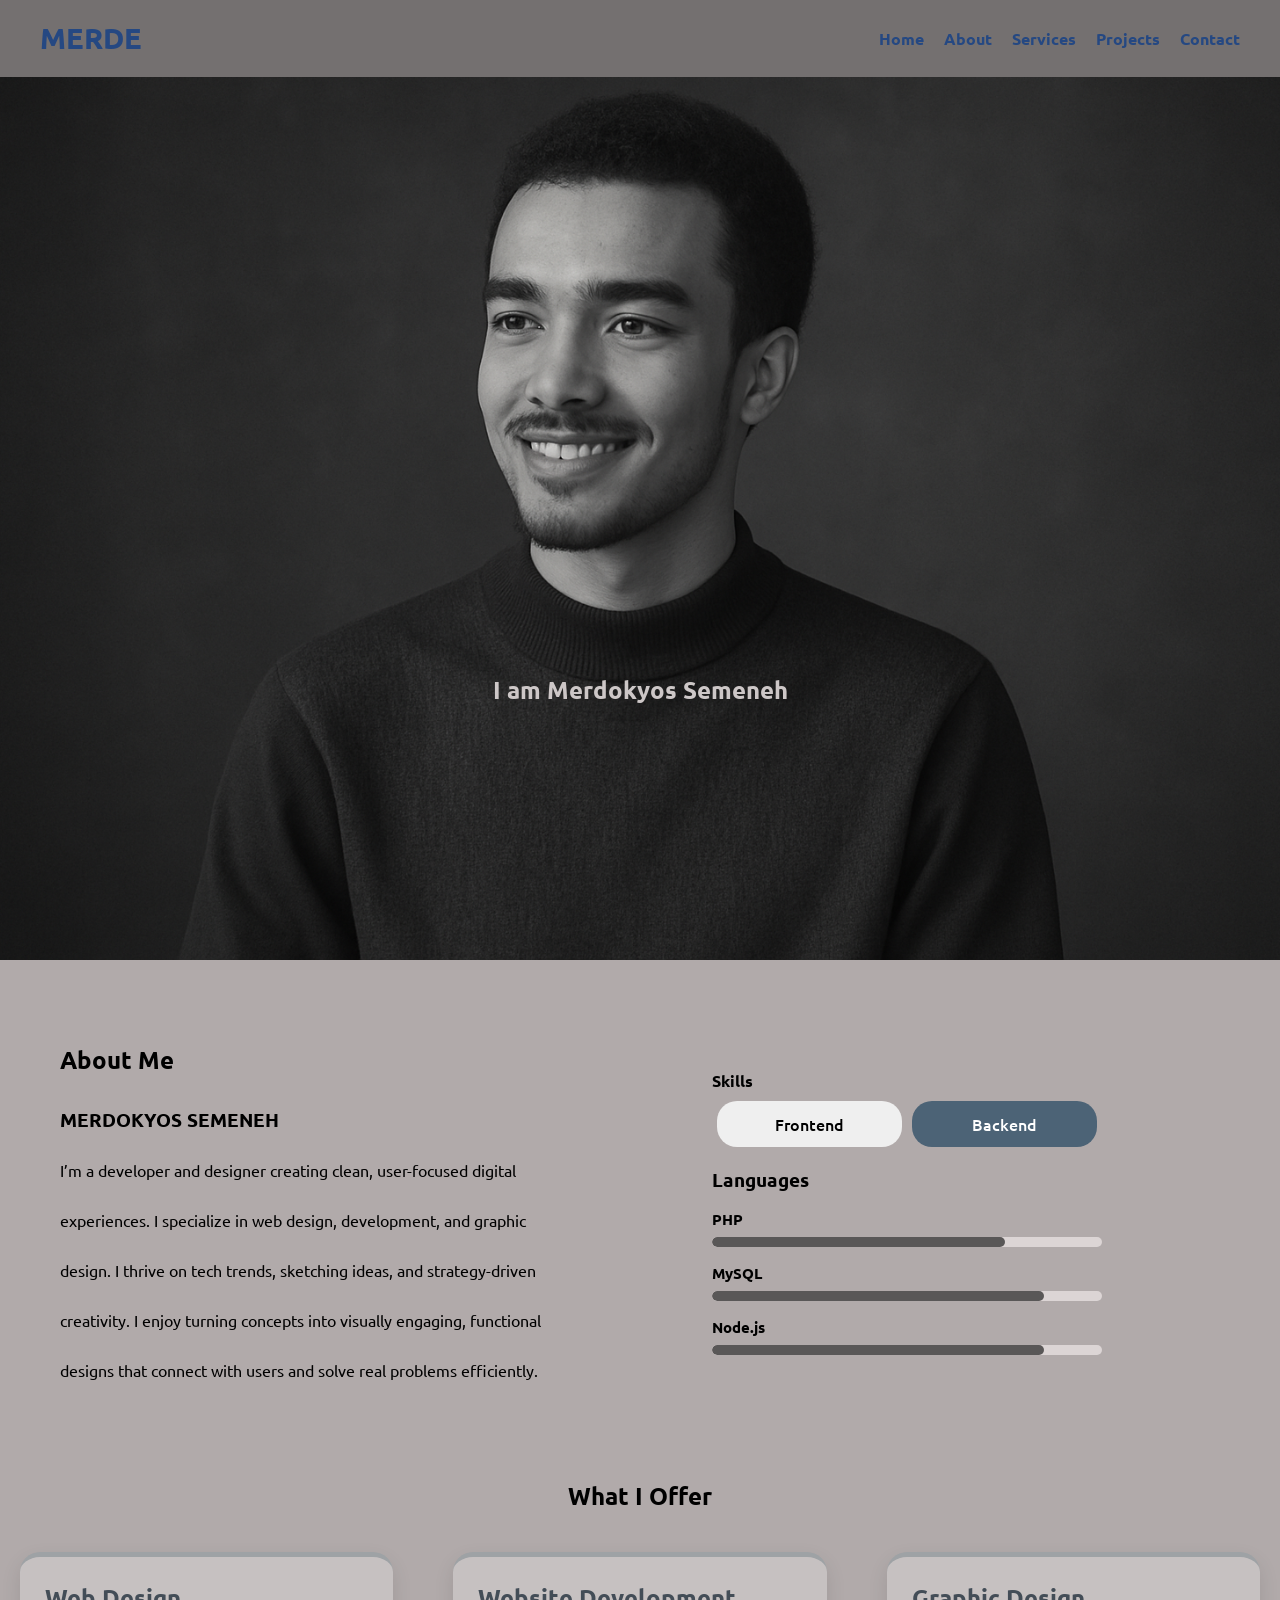
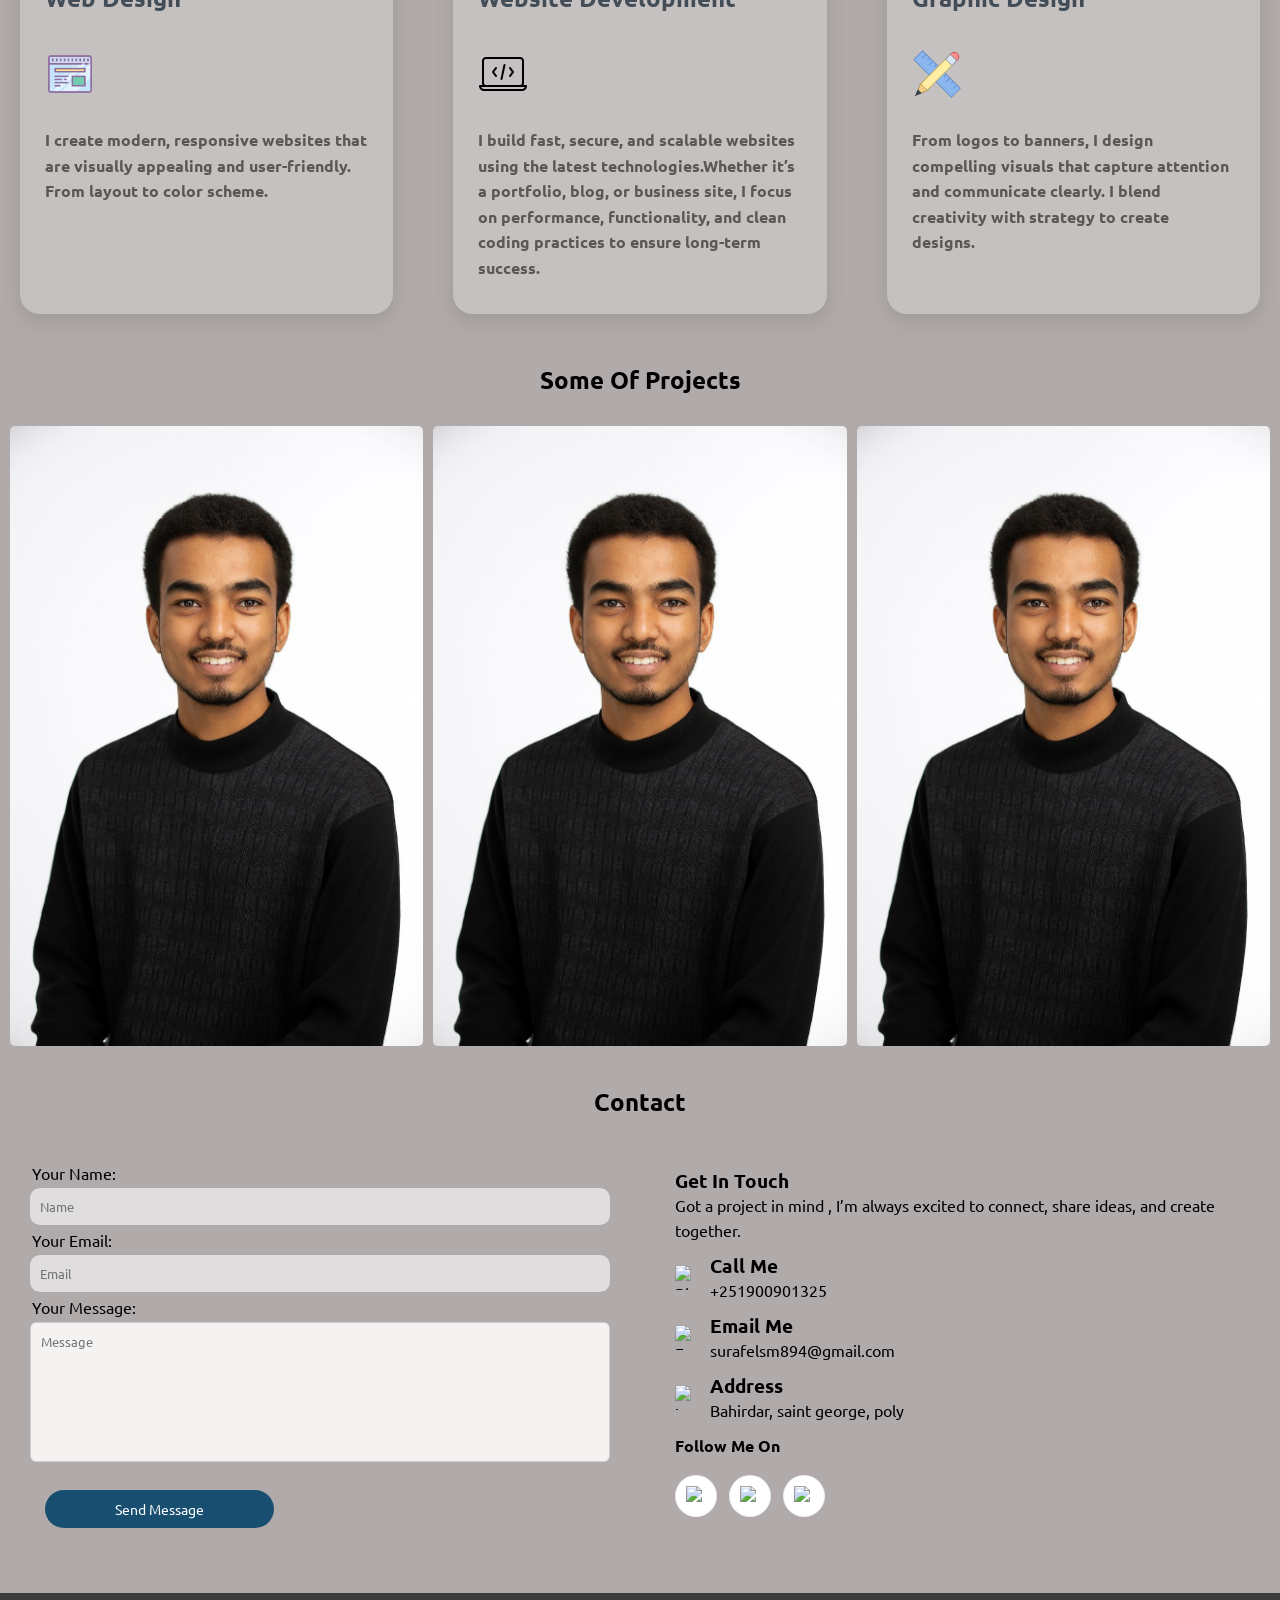
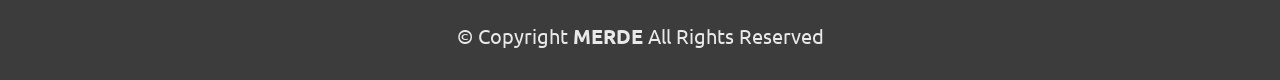
==== index.html @ 7fc60647 "Adding startup files" ====
<!DOCTYPE html>
<html lang="en">
  <head>
    <meta charset="UTF-8" />
    <meta content="width=device-width, initial-scale=1.0" name="viewport" />
    <title>Merde's Portfolio</title>
    <meta name="description" content="" />
    <meta name="keywords" content="" />

    <link rel="preconnect" href="https://fonts.googleapis.com" />
    <link rel="preconnect" href="https://fonts.gstatic.com" crossorigin />
    <link
      href="https://fonts.googleapis.com/css2?family=Ubuntu:ital,wght@0,300;0,400;0,500;0,700;1,300;1,400;1,500;1,700&display=swap"
      rel="stylesheet"
    />

    <link rel="icon" type="image/png" href="images\favicon.png" />
    <!-- Main CSS File -->
    <link href="css/style.css" rel="stylesheet" />
  </head>

  <body class="index-page">
    <header id="header" class="header">
      <div class="container">
        <a href="index.html" class="logo"><h1 class="sitename">MERDE</h1></a>
        <div class="hamburger" id="hamburger">
          <span></span>
          <span></span>
          <span></span>
        </div>
        <nav id="navMenu" class="navMenu">
          <ul>
            <li><a href="#hero" class="active">Home</a></li>
            <li><a href="#about">About</a></li>
            <li><a href="#services">Services</a></li>
            <li><a href="#project">Projects</a></li>
            <li><a href="#contact">Contact</a></li>
          </ul>
        </nav>
      </div>
    </header>

    <!-- Hero Section -->
    <section id="hero" class="hero">
      <img src="images\merde.png" class="hero-image" data-aos="fade-in" />
      <div class="overlay"></div>
      <div class="hero-text">
        <h2>I am Merdokyos Semeneh</h2>
        <p>
          <span class="typed" data-typed-items="Designer, Developer"></span>
        </p>
      </div>
    </section>
    <!-- /Hero Section -->

    <!-- About Section -->
    <section id="about">
      <div class="about-container">
        <div class="about-left">
          <h1>About Me</h1>
          <h3>MERDOKYOS SEMENEH</h3>
          <p>
            I’m a developer and designer creating clean, user-focused digital
            experiences. I specialize in web design, development, and graphic
            design. I thrive on tech trends, sketching ideas, and
            strategy-driven creativity. I enjoy turning concepts into visually
            engaging, functional designs that connect with users and solve real
            problems efficiently.
          </p>
        </div>
        <div class="about-right">
          <p><b> Skills</b></p>
          <div class="tab-con">
            <button onclick="clickTab(event,'front')" class="tabs front">
              Frontend
            </button>
            <button onclick="clickTab(event,'back')" class="tabs active back">
              Backend
            </button>
          </div>

          <div id="front" class="skill-con fade">
            <p>Languages</p>
            <div class="skill-item">
              <span>HTML/CSS</span>
              <div class="progress"><div style="width: 90%"></div></div>
            </div>
            <div class="skill-item">
              <span>JavaScript</span>
              <div class="progress"><div style="width: 80%"></div></div>
            </div>
            <div class="skill-item">
              <span>React</span>
              <div class="progress"><div style="width: 75%"></div></div>
            </div>
          </div>

          <div id="back" class="skill-con active fade">
            <h3>Languages</h3>
            <div class="skill-item">
              <span>PHP</span>
              <div class="progress"><div style="width: 75%"></div></div>
            </div>
            <div class="skill-item">
              <span>MySQL</span>
              <div class="progress"><div style="width: 85%"></div></div>
            </div>
            <div class="skill-item">
              <span>Node.js</span>
              <div class="progress"><div style="width: 85%"></div></div>
            </div>
          </div>
        </div>
      </div>
    </section>

    <section id="services" class="services">
      <div class="service-container">
        <h1 class="title">What I Offer</h1>
      </div>

      <!-- End Section Title -->
      <div class="service-box">
        <div class="service-item card">
          <h3>Web Design</h3>
          <img src="images\web design.png" alt="Web Design" />
          <p>
            I create modern, responsive websites that are visually appealing and
            user-friendly. From layout to color scheme.
          </p>
        </div>

        <!-- End Service Item -->

        <div class="service-item card">
          <h3>Website Development</h3>
          <img src="images\web dev.png" alt="Web Development" />
          <p>
            I build fast, secure, and scalable websites using the latest
            technologies.Whether it’s a portfolio, blog, or business site, I
            focus on performance, functionality, and clean coding practices to
            ensure long-term success.
          </p>
        </div>

        <!-- End Service Item -->

        <div class="service-item card">
          <h3>Graphic Design</h3>
          <img src="images\graphics design.png" alt="Graphics Design" />
          <p>
            From logos to banners, I design compelling visuals that capture
            attention and communicate clearly. I blend creativity with strategy
            to create designs.
          </p>
        </div>
      </div>
    </section>

    <!-- Project -->
    <section id="project">
      <h1 class="title">Some Of Projects</h1>
      <div class="pro-img-con">
        <img src="images\second-image.jpg" alt="" />
        <img src="images\second-image.jpg" alt="" />
        <img src="images\second-image.jpg" alt="" />
      </div>
    </section>

    <!-- Contact -->
    <section id="contact">
      <h1 class="title">Contact</h1>
      <div id="container">
        <div class="left">
          <form action="">
            <label for="name">Your Name:</label> <br />
            <input type="text" placeholder="Name" /><br />
            <label for="email">Your Email:</label><br />
            <input type="email" placeholder="Email" /><br />
            <label for="message">Your Message:</label><br />
            <textarea type="text" row="4" placeholder="Message"></textarea
            ><br />
            <button class="btn" type="submit">Send Message</button>
          </form>
        </div>
        <div class="right">
          <h3>Get In Touch</h3>
          <p>
            Got a project in mind , I’m always excited to connect, share ideas,
            and create together.
          </p>
          <div class="first">
            <div class="item">
              <div class="img-con">
                <img
                  width="25px"
                  height="25px"
                  src="https://img.icons8.com/ios-filled/50/000000/phone.png"
                  alt="Phone Icon"
                />
              </div>

              <div class="getin">
                <h3>Call Me</h3>
                <p>+251900901325</p>
              </div>
            </div>
            <div class="item">
              <div class="img-con">
                <img width=25px" height="25px"
                src="https://img.icons8.com/ios-filled/50/000000/new-post.png"
                alt="Email Icon" />
              </div>

              <div class="getin">
                <h3>Email Me</h3>
                <p>
                  <a
                    href="mailto:surafelsm894@gmail.com?subject=Hello%20Merde&body=I%20saw%20your%20portfolio"
                    >surafelsm894@gmail.com</a
                  >
                </p>
              </div>
            </div>
            <div class="item">
              <div class="img-con">
                <img
                  width="25px"
                  height="25px"
                  src="https://img.icons8.com/ios-filled/50/000000/marker.png"
                  alt="Location Icon"
                />
              </div>
              <div class="getin">
                <h3>Address</h3>
                <p>
                  <a
                    href="https://maps.app.goo.gl/urEMgnKLo8v9vDk76"
                    target="_blank"
                    >Bahirdar, saint george, poly</a
                  >
                </p>
              </div>
            </div>
          </div>
          <h4>Follow Me On</h4>
          <div class="social-icons">
            <!-- Telegram -->
            <a
              href="https://t.me/MERDOKYOS_S"
              target="_blank"
              rel="noopener noreferrer"
              aria-label="Telegram"
            >
              <img
                src="https://cdn.jsdelivr.net/npm/simple-icons@latest/icons/telegram.svg"
                alt="Telegram"
              />
            </a>
            <!-- GitHub -->
            <a
              href="https://github.com/MERDOKYOS/"
              target="_blank"
              rel="noopener noreferrer"
              aria-label="GitHub"
            >
              <img
                src="https://cdn.jsdelivr.net/npm/simple-icons@latest/icons/github.svg"
                alt="GitHub"
              />
            </a>

            <!-- LinkedIn -->
            <a
              href="https://www.linkedin.com/in/merdokyos-sm-b76a8a341/"
              target="_blank"
              rel="noopener noreferrer"
              aria-label="LinkedIn"
            >
              <img
                src="https://cdn.jsdelivr.net/npm/simple-icons@latest/icons/linkedin.svg"
                alt="LinkedIn"
              />
            </a>
          </div>
        </div>
      </div>
    </section>
    <footer>
      <div class="copyright">
        <p>
          © <span>Copyright</span>
          <strong class="sitename">MERDE</strong>
          <span>All Rights Reserved</span>
        </p>
      </div>
    </footer>
    <script src="script.js"></script>
  </body>
</html>
---- css/style.css ----
* {
  margin: 0;
  padding: 0;
  box-sizing: border-box;
  font-family: Ubuntu, sans-serif;
}

html {
  scroll-behavior: smooth;
}

body {
  background-color: #b1aaaa;
  overflow-x: hidden;
}
.container {
  display: flex;
  width: 100%;
  justify-content: space-between;
  padding: 20px 40px;
  align-items: center;
  background-color: #747070;
  position: fixed;
  top: 0;
  left: 0;
  z-index: 1000;
}

nav ul {
  list-style: none;
  display: flex;
  gap: 20px;
}

a {
  text-decoration: none;
}

.navMenu ul li a {
  color: #06388ab6;
  font-weight: bold;
}

.logo .sitename {
  font-size: 1.8rem;
  color: #06388ab6;
}

.hero {
  position: relative;
  width: 100%;
  height: 100vh;
  margin-top: 60px;
  overflow: hidden;
}

.hero-image {
  width: 100%;
  height: 100%;
  object-fit: cover;
  display: block;
}

.hero-text {
  position: absolute;
  top: 70%;
  left: 50%;
  transform: translate(-50%, -50%);
  color: rgb(205, 199, 199);
  z-index: 2;
  text-align: center;
  padding: 0 15px;
}

@media (max-width: 450px) {
  .container {
    padding: 15px 20px;
  }

  .hero-text h2 {
    font-size: 1.5rem;
  }
}
html,
body {
  width: 100%;
  max-width: 100%;
  overflow-x: hidden;
}

.hamburger {
  display: none;
  flex-direction: column;
  cursor: pointer;
  gap: 4px;
}

.hamburger span {
  height: 3px;
  width: 25px;
  background-color: #06388ab6;
  border-radius: 2px;
}

@media (max-width: 900px) {
  .hamburger {
    display: flex;
  }

  /* Hide nav menu by default on mobile */
  #navMenu {
    position: absolute;
    top: 60px;
    right: 0;
    width: 200px;
    background-color: #747070;
    max-height: 0;
    overflow: hidden;
    opacity: 0;
    transition: all 0.5s ease-in-out;
  }

  #navMenu.active {
    max-height: 500px;
    width: 200px;
    opacity: 1;
  }

  /* Stack menu items vertically */
  #navMenu ul {
    flex-direction: column;
    text-align: center;
    padding: 15px 0;
    gap: 15px;
  }

  #navMenu ul li a {
    display: block;
    padding: 10px 0;
    color: #06388ab6;
    font-weight: bold;
  }
}

/* hero ended */

/* about section */
.about-container {
  margin: 50px auto;
  display: flex;
}

.about-left {
  width: 40%;
  padding: 10px;
  margin: 15px 50px;
  line-height: 50px;
}

.about-left h1 {
  text-align: start;
  margin-bottom: 10px;
}

.about-right {
  width: 450px;
  margin: 30px 70px;
  padding: 30px;
  font-family: "Poppins", sans-serif;
}
.tab-con {
  display: flex;
  justify-content: space-around;
  margin-bottom: 20px;
}

.tabs {
  flex: 1;
  padding: 12px 0px;
  margin: 0px 5px;
  margin-top: 10px;
  border: none;
  border-radius: 20px;
  font-size: 16px;
  font-weight: 500;
  cursor: pointer;
  transition: 0.3s;
}

.tabs.active {
  background-color: #08335497;
  color: rgb(255, 255, 255);
}

.skill-con {
  display: none;
}

.skill-con.active {
  display: block;
}

.skill-item {
  margin: 15px 0px;
}

.fade {
  animation: fadeEffect 0.7s ease-in-out;
}

.skill-item > span,
.skill-item > p {
  font-size: 15px;
  font-weight: 600;
}

.progress {
  background-color: #dcd5d5;
  height: 10px;
  width: 100%;
  border-radius: 20px;
  margin-top: 8px;
  overflow: hidden;
}

.progress div {
  height: 100%;
  border-radius: 20px;
  background-color: #00000097;
  animation: fillBar 1.2s ease;
}

@keyframes fadeEffect {
  from {
    opacity: 0;
    transform: translateY(10px);
  }
  to {
    opacity: 1;
    transform: translateY(0);
  }
}

@keyframes fillBar {
  from {
    width: 0;
  }
}

.card {
  background: #c6c1c1;
  border-radius: 20px;
  padding: 25px;
  box-shadow: 0 8px 20px rgba(0, 0, 0, 0.1);
  border-top: 5px solid #9ea2a5;
  transition: transform 0.3s, box-shadow 0.3s;
  margin: 70px auto;
  gap: 20px;
  flex: 1 1 30%;
  min-height: 300px;
}

.service-box > .card:hover {
  transform: translateY(-8px);
  box-shadow: 0 12px 30px rgba(0, 0, 0, 0.2);
}

.capital {
  font-size: 16px;
  text-transform: uppercase;
}

.card h3 {
  margin-bottom: 15px;
  font-size: 1.5rem;
  color: #434d57;
}

.card p {
  margin: 8px 0;
  font-size: 1rem;
  color: #5c5656;
  line-height: 1.6;
}

.percent {
  float: right;
  font-weight: bold;
}

.service-box {
  display: flex;
  text-wrap: wrap;
  gap: 20px;
}

.service-container {
  text-align: center;
  margin-top: 50px;
}

section {
  scroll-margin-top: 85px;
}

.service-item {
  display: flex;
  flex-direction: column;
  margin: 20px;
}

.service-item img {
  width: 50px;
  height: 50px;
}

.service-item p {
  font-weight: 600;
}

/* for the project */

.pro-img-con {
  display: grid;
  grid-template-columns: repeat(auto-fit, minmax(150px, 1fr));
  gap: 10px; /* space between images */
  padding: 10px;
}

.pro-img-con img {
  width: 100%;
  height: auto;
  display: block;
  border-radius: 5px; /* optional rounded corners */
  object-fit: cover; /* crops images nicely inside grid */
}

.container img:hover {
  transform: scale(1.05);
  transition: transform 0.3s ease;
  cursor: pointer;
}

/* For contact section */
.title {
  margin-top: 30px;
  margin-bottom: 20px;
  text-align: center;
}
#container {
  /* width: 1000px; */
  flex: 1;
  margin: 10px 5px;
  display: flex;
  padding-top: 20px;
  justify-content: center;
  align-items: center;
  column-gap: 70px;
  margin: 7px auto;
  border-radius: 20px;
  padding: 25px;
  transition: transform 0.3s, box-shadow 0.3s;
  border: none;
  margin: 10px auto;
}

/* the right section */

.right {
  width: 50%;
  display: flex;
  flex-direction: column;
  align-self: stretch;
  padding-top: 5px;
  line-height: 25px;
  -ms-wrap-flow: wrap;
}

.item {
  display: flex;
  gap: 10px;
  margin: 10px 0px;
  cursor: pointer;
}

.img-con {
  display: flex;
  align-items: center;
  justify-content: center;
}

/* left section */
.left {
  width: 50%;
  display: flex;
  flex-direction: column;
  justify-content: center;
}

.btn {
  background-color: rgba(6, 67, 105, 0.889);
  color: white;
  align-items: center;
  margin: 20px;
  border: none;
  border-radius: 40px;
  padding: 10px 70px;
  font-size: 14px;
  cursor: pointer;
}

label {
  margin: 7px;
}

input {
  background-color: #dfdddd;
  width: 100%;
  margin: 5px;
  padding: 10px;
  border: none;
  border-radius: 10px;
}

.social-icons {
  display: flex;
  gap: 12px;
}

.social-icons a {
  display: inline-flex;
  align-items: center;
  justify-content: center;
  width: 42px;
  height: 42px;
  border-radius: 50%;
  background: white;
  border: 1px solid rgba(0, 0, 0, 0.06);
  text-decoration: none;
  transition: transform 150ms ease, box-shadow 150ms ease;
}

.social-icons a img {
  width: 20px;
  height: 20px;
  display: block;
}

.social-icons a:hover {
  transform: translateY(-3px);
  box-shadow: 0 8px 18px rgba(0, 0, 0, 0.12);
}

textarea {
  width: 100%;
  height: 140px;
  resize: none;
  overflow-y: auto;
  margin: 5px;
  padding: 10px;
  border-radius: 6px;
  background: #f5f2f2;
  border: 1px solid #ccc;
}

.getin {
  display: flex;
  flex-direction: column;
  gap: 0;
  margin: 0;
  padding: 0;
}

.getin a {
  color: black;
}

h4 {
  margin-bottom: 17px;
}

footer {
  display: flex;
  width: 100%;
  font-size: 20px;
  margin-top: 20px;
  justify-content: center;
  padding: 30px 50px;
  align-items: center;
  background-color: #3c3c3c;
  color: rgba(255, 255, 255, 0.889);
  z-index: 1000;
}

/* media query */

@media (max-width: 900px) {
  .about-container {
    flex-direction: column;
  }

  .about-right {
    width: 100%;
    background: #b1aaaa;
    box-shadow: none;
    margin: 0;
  }

  .service-item {
    width: 90%;
  }

  .about-left {
    width: 100%;
    padding: 30px;
    margin: 0;
  }

  .service-box {
    flex-direction: column;
  }

  .pro-img-con {
    flex-direction: column;
  }

  .pro-img-con img {
    width: 100%;
    height: fit-content;
  }

  #container {
    flex-direction: column;
  }

  .left {
    width: 100%;
    padding: 0;
    margin: 0;
  }

  .right {
    width: 100%;
  }
}
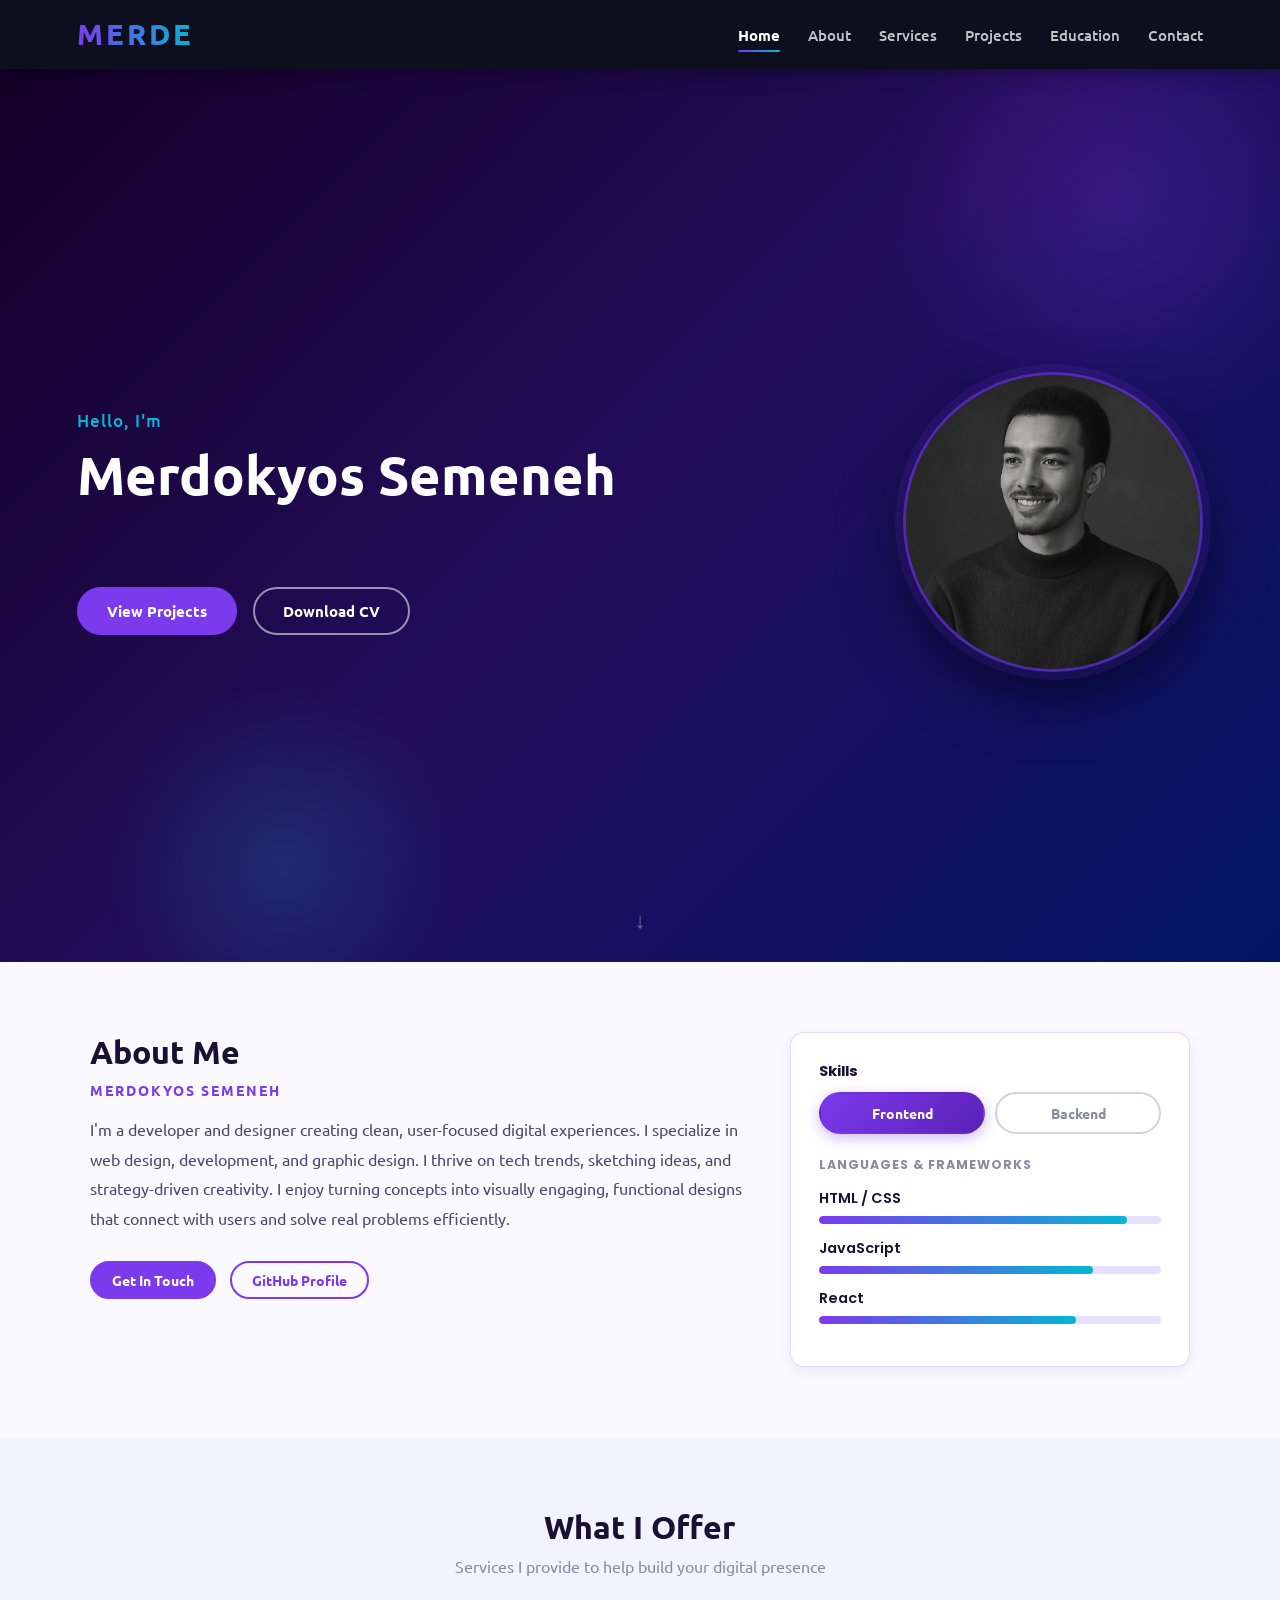
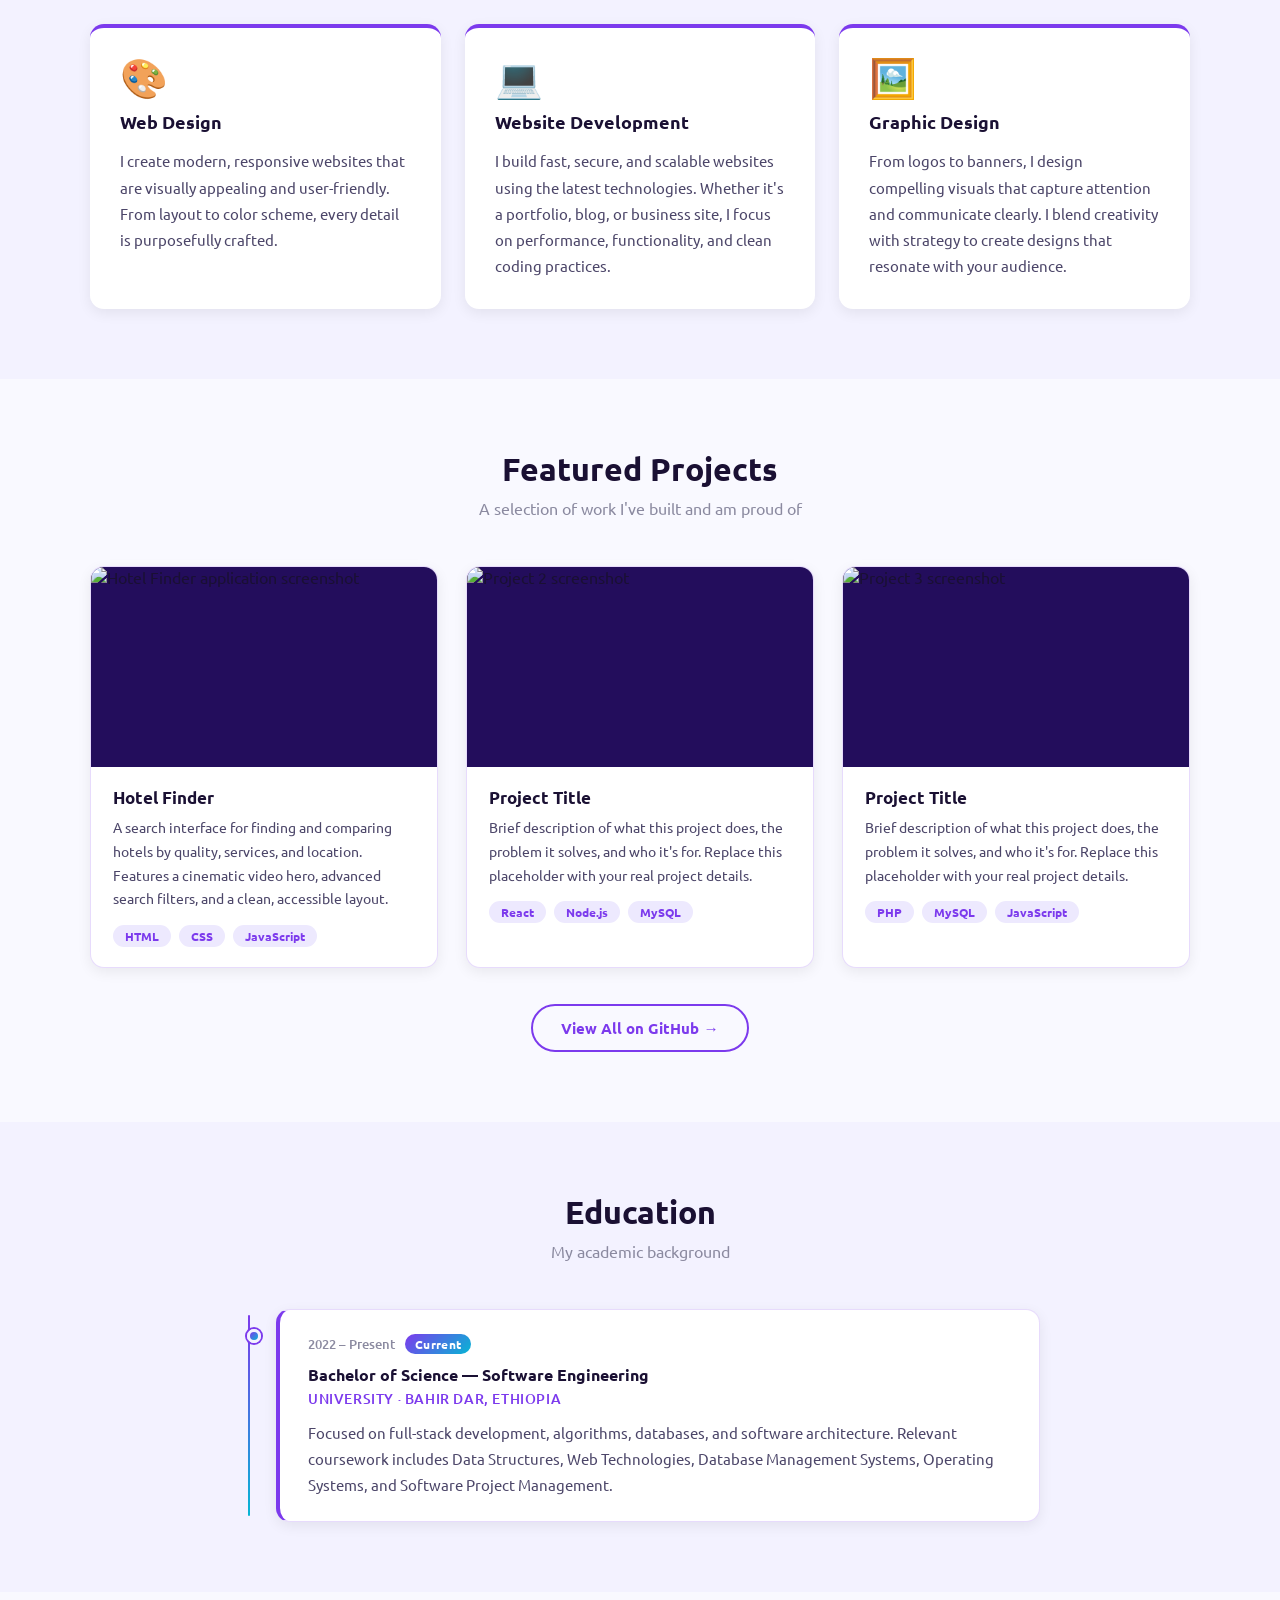
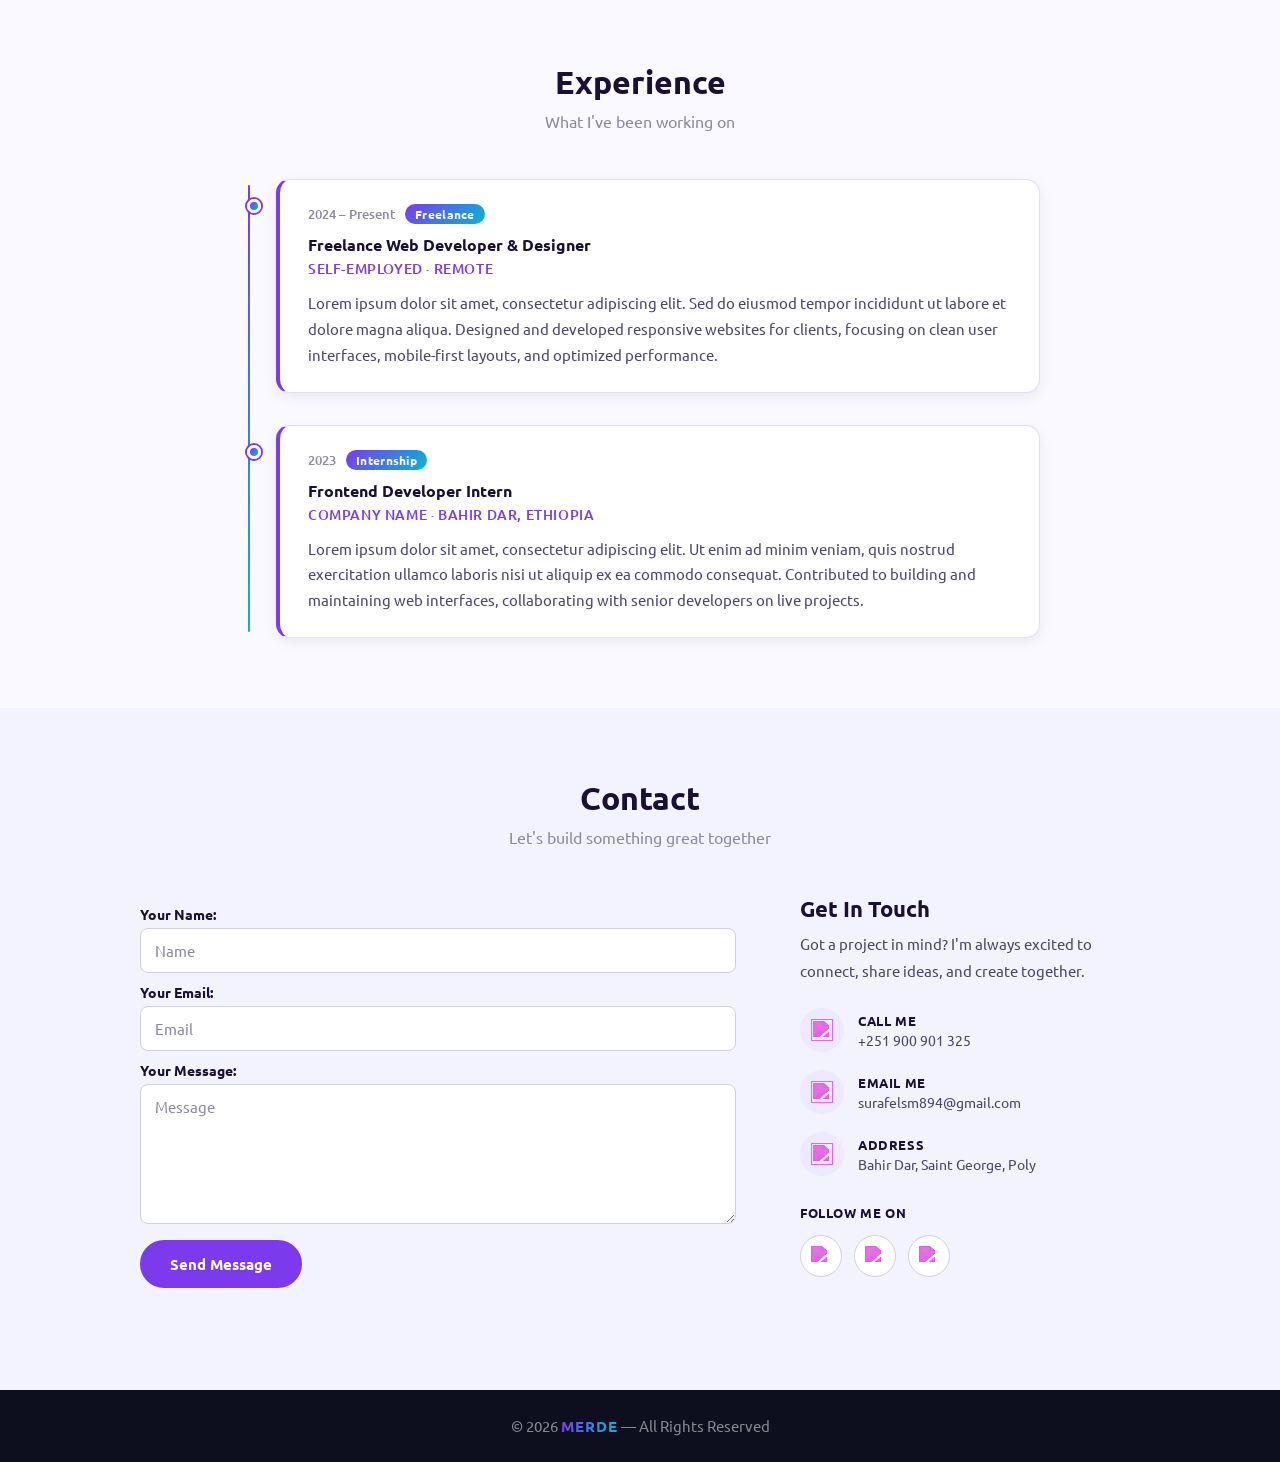
==== commit aebf4382: "adjustement of color combination and image placement" ====
--- a/index.html
+++ b/index.html
@@ -2,87 +2,149 @@
 <html lang="en">
   <head>
     <meta charset="UTF-8" />
-    <meta content="width=device-width, initial-scale=1.0" name="viewport" />
-    <title>Merde's Portfolio</title>
-    <meta name="description" content="" />
-    <meta name="keywords" content="" />
-
+    <meta name="viewport" content="width=device-width, initial-scale=1.0" />
+    <title>Merdokyos Semeneh — Full Stack Developer</title>
+    <meta
+      name="description"
+      content="Merdokyos Semeneh is a Full Stack Developer and Designer based in Bahir Dar, Ethiopia, specializing in web design, development, and graphic design."
+    />
+    <meta
+      name="keywords"
+      content="Full Stack Developer, Web Developer, Web Designer, React, JavaScript, PHP, Node.js, Bahir Dar, Ethiopia, portfolio"
+    />
+
+    <!-- Open Graph (social sharing preview) -->
+    <meta property="og:title" content="Merdokyos Semeneh — Full Stack Developer" />
+    <meta
+      property="og:description"
+      content="Portfolio of Merdokyos Semeneh — Full Stack Developer and Designer based in Bahir Dar, Ethiopia."
+    />
+    <meta property="og:type" content="website" />
+
+    <!-- Google Fonts: Ubuntu + Poppins -->
     <link rel="preconnect" href="https://fonts.googleapis.com" />
     <link rel="preconnect" href="https://fonts.gstatic.com" crossorigin />
     <link
-      href="https://fonts.googleapis.com/css2?family=Ubuntu:ital,wght@0,300;0,400;0,500;0,700;1,300;1,400;1,500;1,700&display=swap"
+      href="https://fonts.googleapis.com/css2?family=Ubuntu:ital,wght@0,300;0,400;0,500;0,700;1,300;1,400;1,500;1,700&family=Poppins:wght@300;400;500;600;700&display=swap"
       rel="stylesheet"
     />
 
-    <link rel="icon" type="image/png" href="images\favicon.png" />
-    <!-- Main CSS File -->
+    <!-- AOS (Animate On Scroll) CSS -->
+    <link rel="stylesheet" href="https://unpkg.com/aos@2.3.4/dist/aos.css" />
+
+    <!-- Favicon -->
+    <link rel="icon" type="image/png" href="images/favicon.png" />
+
+    <!-- Main CSS -->
     <link href="css/style.css" rel="stylesheet" />
   </head>
 
   <body class="index-page">
+    <!-- ===== HEADER / NAV ===== -->
     <header id="header" class="header">
       <div class="container">
-        <a href="index.html" class="logo"><h1 class="sitename">MERDE</h1></a>
-        <div class="hamburger" id="hamburger">
+        <a href="index.html" class="logo">
+          <h1 class="sitename">MERDE</h1>
+        </a>
+
+        <button
+          class="hamburger"
+          id="hamburger"
+          aria-label="Toggle navigation menu"
+          aria-expanded="false"
+          aria-controls="navMenu"
+        >
           <span></span>
           <span></span>
           <span></span>
-        </div>
-        <nav id="navMenu" class="navMenu">
+        </button>
+
+        <nav id="navMenu" class="navMenu" aria-label="Main navigation">
           <ul>
-            <li><a href="#hero" class="active">Home</a></li>
-            <li><a href="#about">About</a></li>
-            <li><a href="#services">Services</a></li>
-            <li><a href="#project">Projects</a></li>
-            <li><a href="#contact">Contact</a></li>
+            <li><a href="#hero"       class="nav-link active">Home</a></li>
+            <li><a href="#about"      class="nav-link">About</a></li>
+            <li><a href="#services"   class="nav-link">Services</a></li>
+            <li><a href="#project"    class="nav-link">Projects</a></li>
+            <li><a href="#education"  class="nav-link">Education</a></li>
+            <li><a href="#contact"    class="nav-link">Contact</a></li>
           </ul>
         </nav>
       </div>
     </header>
 
-    <!-- Hero Section -->
+    <!-- ===== HERO SECTION ===== -->
     <section id="hero" class="hero">
-      <img src="images\merde.png" class="hero-image" data-aos="fade-in" />
-      <div class="overlay"></div>
-      <div class="hero-text">
-        <h2>I am Merdokyos Semeneh</h2>
-        <p>
-          <span class="typed" data-typed-items="Designer, Developer"></span>
-        </p>
-      </div>
+      <div class="hero-content">
+        <div class="hero-text" data-aos="fade-right" data-aos-duration="800">
+          <p class="hero-greeting">Hello, I'm</p>
+          <h2>Merdokyos Semeneh</h2>
+          <p class="hero-typed">
+            <span
+              class="typed"
+              data-typed-items="Full Stack Developer,Web Designer,Graphic Designer"
+            ></span>
+          </p>
+          <p class="hero-description">
+            <!-- I create clean, user-focused digital experiences that solve real problems
+            and connect with people. -->
+          </p>
+          <div class="hero-cta">
+            <a href="#project" class="btn btn-primary">View Projects</a>
+            <a href="assets/resume.pdf" class="btn btn-outline-light" download>
+              Download CV
+            </a>
+          </div>
+        </div>
+
+        <div class="hero-photo" data-aos="fade-left" data-aos-duration="800" data-aos-delay="200">
+          <img
+            src="images/merde.png"
+            alt="Merdokyos Semeneh — Full Stack Developer"
+            onerror="this.onerror=null;this.src='https://via.placeholder.com/320x320/063d8a/ffffff?text=Your+Photo'"
+          />
+        </div>
+      </div>
+
+      <div class="hero-scroll-hint" aria-hidden="true">&#8595;</div>
     </section>
     <!-- /Hero Section -->
 
-    <!-- About Section -->
-    <section id="about">
+    <!-- ===== ABOUT SECTION ===== -->
+    <section id="about" data-aos="fade-up">
       <div class="about-container">
         <div class="about-left">
           <h1>About Me</h1>
           <h3>MERDOKYOS SEMENEH</h3>
           <p>
-            I’m a developer and designer creating clean, user-focused digital
+            I'm a developer and designer creating clean, user-focused digital
             experiences. I specialize in web design, development, and graphic
             design. I thrive on tech trends, sketching ideas, and
             strategy-driven creativity. I enjoy turning concepts into visually
             engaging, functional designs that connect with users and solve real
             problems efficiently.
           </p>
-        </div>
-        <div class="about-right">
-          <p><b> Skills</b></p>
+          <div class="about-links">
+            <a href="#contact" class="btn btn-primary btn-sm">Get In Touch</a>
+            <a
+              href="https://github.com/MERDOKYOS/"
+              target="_blank"
+              rel="noopener noreferrer"
+              class="btn btn-outline btn-sm"
+            >GitHub Profile</a>
+          </div>
+        </div>
+
+        <div class="about-right" data-aos="fade-left" data-aos-delay="150">
+          <p><b>Skills</b></p>
           <div class="tab-con">
-            <button onclick="clickTab(event,'front')" class="tabs front">
-              Frontend
-            </button>
-            <button onclick="clickTab(event,'back')" class="tabs active back">
-              Backend
-            </button>
-          </div>
-
-          <div id="front" class="skill-con fade">
-            <p>Languages</p>
+            <button onclick="clickTab(event,'front')" class="tabs active">Frontend</button>
+            <button onclick="clickTab(event,'back')"  class="tabs">Backend</button>
+          </div>
+
+          <div id="front" class="skill-con active fade">
+            <p>Languages &amp; Frameworks</p>
             <div class="skill-item">
-              <span>HTML/CSS</span>
+              <span>HTML / CSS</span>
               <div class="progress"><div style="width: 90%"></div></div>
             </div>
             <div class="skill-item">
@@ -95,8 +157,8 @@
             </div>
           </div>
 
-          <div id="back" class="skill-con active fade">
-            <h3>Languages</h3>
+          <div id="back" class="skill-con fade">
+            <p>Languages &amp; Tools</p>
             <div class="skill-item">
               <span>PHP</span>
               <div class="progress"><div style="width: 75%"></div></div>
@@ -113,122 +175,307 @@
         </div>
       </div>
     </section>
-
-    <section id="services" class="services">
-      <div class="service-container">
+    <!-- /About Section -->
+
+    <!-- ===== SERVICES SECTION ===== -->
+    <section id="services" class="services" data-aos="fade-up">
+      <div class="section-header">
         <h1 class="title">What I Offer</h1>
-      </div>
-
-      <!-- End Section Title -->
+        <p class="section-subtitle">Services I provide to help build your digital presence</p>
+      </div>
+
       <div class="service-box">
-        <div class="service-item card">
+        <div class="service-item card" data-aos="fade-up" data-aos-delay="100">
+          <div class="service-icon" aria-hidden="true">🎨</div>
           <h3>Web Design</h3>
-          <img src="images\web design.png" alt="Web Design" />
           <p>
             I create modern, responsive websites that are visually appealing and
-            user-friendly. From layout to color scheme.
-          </p>
-        </div>
-
-        <!-- End Service Item -->
-
-        <div class="service-item card">
+            user-friendly. From layout to color scheme, every detail is
+            purposefully crafted.
+          </p>
+        </div>
+
+        <div class="service-item card" data-aos="fade-up" data-aos-delay="200">
+          <div class="service-icon" aria-hidden="true">💻</div>
           <h3>Website Development</h3>
-          <img src="images\web dev.png" alt="Web Development" />
           <p>
             I build fast, secure, and scalable websites using the latest
-            technologies.Whether it’s a portfolio, blog, or business site, I
-            focus on performance, functionality, and clean coding practices to
-            ensure long-term success.
-          </p>
-        </div>
-
-        <!-- End Service Item -->
-
-        <div class="service-item card">
+            technologies. Whether it's a portfolio, blog, or business site, I
+            focus on performance, functionality, and clean coding practices.
+          </p>
+        </div>
+
+        <div class="service-item card" data-aos="fade-up" data-aos-delay="300">
+          <div class="service-icon" aria-hidden="true">🖼️</div>
           <h3>Graphic Design</h3>
-          <img src="images\graphics design.png" alt="Graphics Design" />
           <p>
             From logos to banners, I design compelling visuals that capture
             attention and communicate clearly. I blend creativity with strategy
-            to create designs.
-          </p>
-        </div>
-      </div>
-    </section>
-
-    <!-- Project -->
-    <section id="project">
-      <h1 class="title">Some Of Projects</h1>
-      <div class="pro-img-con">
-        <img src="images\second-image.jpg" alt="" />
-        <img src="images\second-image.jpg" alt="" />
-        <img src="images\second-image.jpg" alt="" />
-      </div>
-    </section>
-
-    <!-- Contact -->
-    <section id="contact">
-      <h1 class="title">Contact</h1>
-      <div id="container">
+            to create designs that resonate with your audience.
+          </p>
+        </div>
+      </div>
+    </section>
+    <!-- /Services Section -->
+
+    <!-- ===== PROJECTS SECTION ===== -->
+    <section id="project" data-aos="fade-up">
+      <div class="section-header">
+        <h1 class="title">Featured Projects</h1>
+        <p class="section-subtitle">A selection of work I've built and am proud of</p>
+      </div>
+
+      <div class="projects-grid">
+        <!-- Project 1: Hotel Finder (real project) -->
+        <div class="project-card" data-aos="fade-up" data-aos-delay="100">
+          <div class="project-img-wrap">
+            <img
+              src="images/project1.png"
+              alt="Hotel Finder application screenshot"
+              onerror="this.onerror=null;this.src='https://via.placeholder.com/600x360/1a2a4a/ffffff?text=Hotel+Finder'"
+            />
+            <div class="project-overlay">
+              <a href="css/ind.html" target="_blank" rel="noopener noreferrer" class="btn btn-sm btn-white">Live Demo</a>
+              <a href="https://github.com/MERDOKYOS/" target="_blank" rel="noopener noreferrer" class="btn btn-sm btn-outline-white">GitHub</a>
+            </div>
+          </div>
+          <div class="project-info">
+            <h3>Hotel Finder</h3>
+            <p>
+              A search interface for finding and comparing hotels by quality, services,
+              and location. Features a cinematic video hero, advanced search filters,
+              and a clean, accessible layout.
+            </p>
+            <div class="tech-tags">
+              <span>HTML</span>
+              <span>CSS</span>
+              <span>JavaScript</span>
+            </div>
+          </div>
+        </div>
+
+        <!-- Project 2: Placeholder -->
+        <div class="project-card" data-aos="fade-up" data-aos-delay="200">
+          <div class="project-img-wrap">
+            <img
+              src="images/project2.png"
+              alt="Project 2 screenshot"
+              onerror="this.onerror=null;this.src='https://via.placeholder.com/600x360/063d8a/ffffff?text=Your+Project'"
+            />
+            <div class="project-overlay">
+              <a href="#" class="btn btn-sm btn-white">Live Demo</a>
+              <a href="https://github.com/MERDOKYOS/" target="_blank" rel="noopener noreferrer" class="btn btn-sm btn-outline-white">GitHub</a>
+            </div>
+          </div>
+          <div class="project-info">
+            <h3>Project Title</h3>
+            <p>
+              Brief description of what this project does, the problem it solves,
+              and who it's for. Replace this placeholder with your real project details.
+            </p>
+            <div class="tech-tags">
+              <span>React</span>
+              <span>Node.js</span>
+              <span>MySQL</span>
+            </div>
+          </div>
+        </div>
+
+        <!-- Project 3: Placeholder -->
+        <div class="project-card" data-aos="fade-up" data-aos-delay="300">
+          <div class="project-img-wrap">
+            <img
+              src="images/project3.png"
+              alt="Project 3 screenshot"
+              onerror="this.onerror=null;this.src='https://via.placeholder.com/600x360/747070/ffffff?text=Your+Project'"
+            />
+            <div class="project-overlay">
+              <a href="#" class="btn btn-sm btn-white">Live Demo</a>
+              <a href="https://github.com/MERDOKYOS/" target="_blank" rel="noopener noreferrer" class="btn btn-sm btn-outline-white">GitHub</a>
+            </div>
+          </div>
+          <div class="project-info">
+            <h3>Project Title</h3>
+            <p>
+              Brief description of what this project does, the problem it solves,
+              and who it's for. Replace this placeholder with your real project details.
+            </p>
+            <div class="tech-tags">
+              <span>PHP</span>
+              <span>MySQL</span>
+              <span>JavaScript</span>
+            </div>
+          </div>
+        </div>
+      </div>
+
+      <div class="projects-more">
+        <a
+          href="https://github.com/MERDOKYOS/"
+          target="_blank"
+          rel="noopener noreferrer"
+          class="btn btn-outline"
+        >View All on GitHub &rarr;</a>
+      </div>
+    </section>
+    <!-- /Projects Section -->
+
+    <!-- ===== EDUCATION SECTION ===== -->
+    <section id="education" data-aos="fade-up">
+      <div class="section-header">
+        <h1 class="title">Education</h1>
+        <p class="section-subtitle">My academic background</p>
+      </div>
+
+      <div class="timeline">
+        <div class="timeline-item" data-aos="fade-right" data-aos-delay="100">
+          <div class="timeline-dot"></div>
+          <div class="timeline-card">
+            <div class="timeline-meta">
+              <span class="timeline-year">2022 &ndash; Present</span>
+              <span class="timeline-badge">Current</span>
+            </div>
+            <h3>Bachelor of Science &mdash; Software Engineering</h3>
+            <h4>University &middot; Bahir Dar, Ethiopia</h4>
+            <p>
+              Focused on full-stack development, algorithms, databases, and software
+              architecture. Relevant coursework includes Data Structures, Web
+              Technologies, Database Management Systems, Operating Systems, and
+              Software Project Management.
+            </p>
+          </div>
+        </div>
+      </div>
+    </section>
+    <!-- /Education Section -->
+
+    <!-- ===== EXPERIENCE SECTION ===== -->
+    <section id="experience" data-aos="fade-up">
+      <div class="section-header">
+        <h1 class="title">Experience</h1>
+        <p class="section-subtitle">What I've been working on</p>
+      </div>
+
+      <div class="timeline">
+        <div class="timeline-item" data-aos="fade-right" data-aos-delay="100">
+          <div class="timeline-dot"></div>
+          <div class="timeline-card">
+            <div class="timeline-meta">
+              <span class="timeline-year">2024 &ndash; Present</span>
+              <span class="timeline-badge">Freelance</span>
+            </div>
+            <h3>Freelance Web Developer &amp; Designer</h3>
+            <h4>Self-Employed &middot; Remote</h4>
+            <p>
+              Lorem ipsum dolor sit amet, consectetur adipiscing elit. Sed do eiusmod
+              tempor incididunt ut labore et dolore magna aliqua. Designed and developed
+              responsive websites for clients, focusing on clean user interfaces,
+              mobile-first layouts, and optimized performance.
+            </p>
+          </div>
+        </div>
+
+        <div class="timeline-item" data-aos="fade-right" data-aos-delay="200">
+          <div class="timeline-dot"></div>
+          <div class="timeline-card">
+            <div class="timeline-meta">
+              <span class="timeline-year">2023</span>
+              <span class="timeline-badge">Internship</span>
+            </div>
+            <h3>Frontend Developer Intern</h3>
+            <h4>Company Name &middot; Bahir Dar, Ethiopia</h4>
+            <p>
+              Lorem ipsum dolor sit amet, consectetur adipiscing elit. Ut enim ad minim
+              veniam, quis nostrud exercitation ullamco laboris nisi ut aliquip ex ea
+              commodo consequat. Contributed to building and maintaining web interfaces,
+              collaborating with senior developers on live projects.
+            </p>
+          </div>
+        </div>
+      </div>
+    </section>
+    <!-- /Experience Section -->
+
+    <!-- ===== CONTACT SECTION ===== -->
+    <section id="contact" data-aos="fade-up">
+      <div class="section-header">
+        <h1 class="title">Contact</h1>
+        <p class="section-subtitle">Let's build something great together</p>
+      </div>
+
+      <div id="contact-container">
         <div class="left">
-          <form action="">
-            <label for="name">Your Name:</label> <br />
-            <input type="text" placeholder="Name" /><br />
-            <label for="email">Your Email:</label><br />
-            <input type="email" placeholder="Email" /><br />
-            <label for="message">Your Message:</label><br />
-            <textarea type="text" row="4" placeholder="Message"></textarea
-            ><br />
-            <button class="btn" type="submit">Send Message</button>
+          <!--
+            HOW TO ACTIVATE THE CONTACT FORM:
+            1. Go to https://formspree.io and create a free account.
+            2. Create a new form and copy your form ID.
+            3. Replace YOUR_FORMSPREE_ID below with your real form ID.
+            Example: action="https://formspree.io/f/abcdefgh"
+          -->
+          <form action="https://formspree.io/f/YOUR_FORMSPREE_ID" method="POST" id="contactForm" novalidate>
+            <label for="name">Your Name:</label>
+            <input type="text" id="name" name="name" placeholder="Name" required />
+
+            <label for="email">Your Email:</label>
+            <input type="email" id="email" name="email" placeholder="Email" required />
+
+            <label for="message">Your Message:</label>
+            <textarea id="message" name="message" rows="4" placeholder="Message" required></textarea>
+
+            <button class="btn btn-primary" type="submit">Send Message</button>
+            <p class="form-status" id="formStatus" aria-live="polite"></p>
           </form>
         </div>
+
         <div class="right">
           <h3>Get In Touch</h3>
           <p>
-            Got a project in mind , I’m always excited to connect, share ideas,
+            Got a project in mind? I'm always excited to connect, share ideas,
             and create together.
           </p>
-          <div class="first">
+
+          <div class="contact-items">
             <div class="item">
-              <div class="img-con">
+              <div class="img-con" aria-hidden="true">
                 <img
-                  width="25px"
-                  height="25px"
+                  width="22"
+                  height="22"
                   src="https://img.icons8.com/ios-filled/50/000000/phone.png"
-                  alt="Phone Icon"
+                  alt=""
                 />
               </div>
-
               <div class="getin">
                 <h3>Call Me</h3>
-                <p>+251900901325</p>
+                <p><a href="tel:+251900901325">+251 900 901 325</a></p>
               </div>
             </div>
+
             <div class="item">
-              <div class="img-con">
-                <img width=25px" height="25px"
-                src="https://img.icons8.com/ios-filled/50/000000/new-post.png"
-                alt="Email Icon" />
+              <div class="img-con" aria-hidden="true">
+                <img
+                  width="22"
+                  height="22"
+                  src="https://img.icons8.com/ios-filled/50/000000/new-post.png"
+                  alt=""
+                />
               </div>
-
               <div class="getin">
                 <h3>Email Me</h3>
                 <p>
-                  <a
-                    href="mailto:surafelsm894@gmail.com?subject=Hello%20Merde&body=I%20saw%20your%20portfolio"
-                    >surafelsm894@gmail.com</a
-                  >
+                  <a href="mailto:surafelsm894@gmail.com?subject=Hello%20Merde&body=I%20saw%20your%20portfolio">
+                    surafelsm894@gmail.com
+                  </a>
                 </p>
               </div>
             </div>
+
             <div class="item">
-              <div class="img-con">
+              <div class="img-con" aria-hidden="true">
                 <img
-                  width="25px"
-                  height="25px"
+                  width="22"
+                  height="22"
                   src="https://img.icons8.com/ios-filled/50/000000/marker.png"
-                  alt="Location Icon"
+                  alt=""
                 />
               </div>
               <div class="getin">
@@ -237,15 +484,15 @@
                   <a
                     href="https://maps.app.goo.gl/urEMgnKLo8v9vDk76"
                     target="_blank"
-                    >Bahirdar, saint george, poly</a
-                  >
+                    rel="noopener noreferrer"
+                  >Bahir Dar, Saint George, Poly</a>
                 </p>
               </div>
             </div>
           </div>
+
           <h4>Follow Me On</h4>
           <div class="social-icons">
-            <!-- Telegram -->
             <a
               href="https://t.me/MERDOKYOS_S"
               target="_blank"
@@ -257,7 +504,6 @@
                 alt="Telegram"
               />
             </a>
-            <!-- GitHub -->
             <a
               href="https://github.com/MERDOKYOS/"
               target="_blank"
@@ -269,8 +515,6 @@
                 alt="GitHub"
               />
             </a>
-
-            <!-- LinkedIn -->
             <a
               href="https://www.linkedin.com/in/merdokyos-sm-b76a8a341/"
               target="_blank"
@@ -286,15 +530,24 @@
         </div>
       </div>
     </section>
+    <!-- /Contact Section -->
+
+    <!-- ===== FOOTER ===== -->
     <footer>
       <div class="copyright">
         <p>
-          © <span>Copyright</span>
+          &copy; <span id="footer-year"></span>
           <strong class="sitename">MERDE</strong>
-          <span>All Rights Reserved</span>
+          &mdash; All Rights Reserved
         </p>
       </div>
     </footer>
+
+    <!-- Typed.js -->
+    <script src="https://cdn.jsdelivr.net/npm/typed.js@2.1.0/dist/typed.umd.js"></script>
+    <!-- AOS (Animate On Scroll) -->
+    <script src="https://unpkg.com/aos@2.3.4/dist/aos.js"></script>
+    <!-- Main Script -->
     <script src="script.js"></script>
   </body>
 </html>
--- a/css/style.css
+++ b/css/style.css
@@ -1,427 +1,1047 @@
-* {
+/* =========================================
+   CSS CUSTOM PROPERTIES (Design Tokens)
+   Palette: "Deep Space" — Dark hero with
+   vibrant violet + cyan accents on a clean
+   light body. Professional, modern, memorable.
+========================================= */
+:root {
+  /* === Primary brand color (violet) === */
+  --primary:        #7c3aed;   /* vibrant violet */
+  --primary-deep:   #5b21b6;   /* hover / pressed */
+  --primary-light:  #ede9fe;   /* very light violet for tags / bg */
+
+  /* === Accent color (cyan) === */
+  --accent:         #06b6d4;   /* eye-catching cyan */
+  --accent-warm:    #f59e0b;   /* amber — badges, highlights */
+
+  /* === Backgrounds === */
+  --bg-body:        #f9f9ff;   /* near-white with a whisper of violet */
+  --bg-alt:         #f3f2ff;   /* slightly deeper violet tint — alternate sections */
+  --bg-nav:         #0d0f1e;   /* deep dark navy — navbar */
+  --bg-hero-start:  #130028;   /* rich dark purple — hero gradient start */
+  --bg-hero-mid:    #230d5c;   /* deep violet — hero gradient middle */
+  --bg-hero-end:    #001464;   /* dark electric blue — hero gradient end */
+  --bg-footer:      #0d0f1e;   /* matches navbar */
+
+  /* === Card / surface colors === */
+  --card-bg:        #ffffff;
+  --card-border:    rgba(124, 58, 237, 0.18);
+
+  /* === Text === */
+  --text-dark:      #1a1033;   /* deep violet-black — headings */
+  --text-mid:       #4c4669;   /* body text */
+  --text-light:     #8b8aa0;   /* muted labels */
+  --white:          #ffffff;
+
+  /* === UI === */
+  --radius:         14px;
+  --radius-sm:      8px;
+  --shadow:         0 10px 32px rgba(124, 58, 237, 0.14);
+  --shadow-sm:      0 4px 14px rgba(0,   0,   0,   0.07);
+  --transition:     0.3s ease;
+}
+
+/* =========================================
+   RESET & BASE
+========================================= */
+*,
+*::before,
+*::after {
   margin: 0;
   padding: 0;
   box-sizing: border-box;
-  font-family: Ubuntu, sans-serif;
 }
 
 html {
   scroll-behavior: smooth;
+  width: 100%;
+  overflow-x: hidden;
 }
 
 body {
-  background-color: #b1aaaa;
+  font-family: Ubuntu, sans-serif;
+  background-color: var(--bg-body);
+  color: var(--text-dark);
   overflow-x: hidden;
-}
+  width: 100%;
+  max-width: 100%;
+}
+
+/* Respect OS reduced-motion preference */
+@media (prefers-reduced-motion: reduce) {
+  html { scroll-behavior: auto; }
+  *,
+  *::before,
+  *::after {
+    animation-duration:        0.01ms !important;
+    animation-iteration-count: 1      !important;
+    transition-duration:       0.01ms !important;
+  }
+}
+
+a {
+  text-decoration: none;
+  color: inherit;
+}
+
+img {
+  max-width: 100%;
+  display: block;
+}
+
+section {
+  scroll-margin-top: 68px;
+  padding: 70px 6%;
+}
+
+/* =========================================
+   TYPOGRAPHY UTILITIES
+========================================= */
+.title {
+  font-size: 2rem;
+  font-weight: 700;
+  color: var(--text-dark);
+  margin-bottom: 8px;
+  text-align: center;
+}
+
+.section-subtitle {
+  text-align: center;
+  color: var(--text-light);
+  font-size: 1rem;
+  margin-bottom: 48px;
+}
+
+.section-header {
+  margin-bottom: 12px;
+}
+
+/* =========================================
+   BUTTONS
+========================================= */
+.btn {
+  display: inline-flex;
+  align-items: center;
+  justify-content: center;
+  padding: 12px 28px;
+  border-radius: 40px;
+  font-size: 0.95rem;
+  font-weight: 600;
+  cursor: pointer;
+  border: 2px solid transparent;
+  transition:
+    background      var(--transition),
+    color           var(--transition),
+    border-color    var(--transition),
+    transform       var(--transition),
+    box-shadow      var(--transition);
+  text-decoration: none;
+  font-family: Ubuntu, sans-serif;
+}
+
+.btn:focus-visible {
+  outline: 3px solid var(--primary);
+  outline-offset: 3px;
+}
+
+/* Solid violet */
+.btn-primary {
+  background-color: var(--primary);
+  color: var(--white);
+  border-color: var(--primary);
+}
+.btn-primary:hover {
+  background-color: var(--primary-deep);
+  border-color: var(--primary-deep);
+  transform: translateY(-2px);
+  box-shadow: 0 8px 20px rgba(124, 58, 237, 0.4);
+}
+
+/* Outline violet */
+.btn-outline {
+  background: transparent;
+  color: var(--primary);
+  border-color: var(--primary);
+}
+.btn-outline:hover {
+  background: var(--primary);
+  color: var(--white);
+  transform: translateY(-2px);
+  box-shadow: 0 6px 16px rgba(124, 58, 237, 0.3);
+}
+
+/* Outline white — used on dark (hero) backgrounds */
+.btn-outline-light {
+  background: transparent;
+  color: var(--white);
+  border-color: rgba(255, 255, 255, 0.55);
+}
+.btn-outline-light:hover {
+  background: rgba(255, 255, 255, 0.12);
+  border-color: var(--white);
+  color: var(--white);
+  transform: translateY(-2px);
+}
+
+/* Small variant */
+.btn-sm {
+  padding: 8px 20px;
+  font-size: 0.85rem;
+}
+
+/* White — project card overlays */
+.btn-white {
+  background: var(--white);
+  color: var(--primary);
+  border-color: var(--white);
+}
+.btn-white:hover {
+  background: transparent;
+  color: var(--white);
+}
+
+.btn-outline-white {
+  background: transparent;
+  color: var(--white);
+  border-color: rgba(255, 255, 255, 0.75);
+}
+.btn-outline-white:hover {
+  background: var(--white);
+  color: var(--primary);
+}
+
+/* =========================================
+   HEADER / NAVBAR
+   Dark background to match the hero.
+========================================= */
 .container {
   display: flex;
   width: 100%;
   justify-content: space-between;
-  padding: 20px 40px;
+  padding: 16px 6%;
   align-items: center;
-  background-color: #747070;
+  background-color: var(--bg-nav);
   position: fixed;
   top: 0;
   left: 0;
   z-index: 1000;
+  box-shadow: 0 2px 20px rgba(0, 0, 0, 0.35);
+}
+
+.logo .sitename {
+  font-size: 1.8rem;
+  font-weight: 700;
+  /* Gradient logo text */
+  background: linear-gradient(90deg, var(--primary) 0%, var(--accent) 100%);
+  -webkit-background-clip: text;
+  -webkit-text-fill-color: transparent;
+  background-clip: text;
+  letter-spacing: 3px;
 }
 
 nav ul {
   list-style: none;
   display: flex;
-  gap: 20px;
-}
-
-a {
-  text-decoration: none;
+  gap: 28px;
 }
 
 .navMenu ul li a {
-  color: #06388ab6;
-  font-weight: bold;
-}
-
-.logo .sitename {
-  font-size: 1.8rem;
-  color: #06388ab6;
-}
-
-.hero {
+  color: rgba(255, 255, 255, 0.75);
+  font-weight: 500;
+  font-size: 0.92rem;
+  padding: 4px 0;
   position: relative;
+  transition: color var(--transition);
+}
+
+.navMenu ul li a:hover {
+  color: var(--white);
+}
+
+/* Animated underline on nav links */
+.navMenu ul li a::after {
+  content: "";
+  position: absolute;
+  bottom: -3px;
+  left: 0;
+  width: 0;
+  height: 2px;
+  background: linear-gradient(90deg, var(--primary), var(--accent));
+  border-radius: 2px;
+  transition: width var(--transition);
+}
+
+.navMenu ul li a:hover::after,
+.navMenu ul li a.active::after {
   width: 100%;
-  height: 100vh;
-  margin-top: 60px;
-  overflow: hidden;
-}
-
-.hero-image {
-  width: 100%;
-  height: 100%;
-  object-fit: cover;
-  display: block;
-}
-
-.hero-text {
-  position: absolute;
-  top: 70%;
-  left: 50%;
-  transform: translate(-50%, -50%);
-  color: rgb(205, 199, 199);
-  z-index: 2;
-  text-align: center;
-  padding: 0 15px;
-}
-
-@media (max-width: 450px) {
-  .container {
-    padding: 15px 20px;
-  }
-
-  .hero-text h2 {
-    font-size: 1.5rem;
-  }
-}
-html,
-body {
-  width: 100%;
-  max-width: 100%;
-  overflow-x: hidden;
-}
-
+}
+
+.navMenu ul li a.active {
+  color: var(--white);
+  font-weight: 600;
+}
+
+/* =========================================
+   HAMBURGER MENU
+========================================= */
 .hamburger {
   display: none;
   flex-direction: column;
   cursor: pointer;
-  gap: 4px;
+  gap: 5px;
+  padding: 4px;
+  background: none;
+  border: none;
 }
 
 .hamburger span {
   height: 3px;
-  width: 25px;
-  background-color: #06388ab6;
+  width: 26px;
+  background: linear-gradient(90deg, var(--primary), var(--accent));
   border-radius: 2px;
-}
-
-@media (max-width: 900px) {
-  .hamburger {
-    display: flex;
-  }
-
-  /* Hide nav menu by default on mobile */
-  #navMenu {
-    position: absolute;
-    top: 60px;
-    right: 0;
-    width: 200px;
-    background-color: #747070;
-    max-height: 0;
-    overflow: hidden;
-    opacity: 0;
-    transition: all 0.5s ease-in-out;
-  }
-
-  #navMenu.active {
-    max-height: 500px;
-    width: 200px;
-    opacity: 1;
-  }
-
-  /* Stack menu items vertically */
-  #navMenu ul {
-    flex-direction: column;
-    text-align: center;
-    padding: 15px 0;
-    gap: 15px;
-  }
-
-  #navMenu ul li a {
-    display: block;
-    padding: 10px 0;
-    color: #06388ab6;
-    font-weight: bold;
-  }
-}
-
-/* hero ended */
-
-/* about section */
+  display: block;
+  transition: transform var(--transition), opacity var(--transition);
+}
+
+.hamburger:focus-visible {
+  outline: 3px solid var(--primary);
+  outline-offset: 3px;
+  border-radius: 4px;
+}
+
+/* =========================================
+   HERO SECTION
+   Deep purple → violet → electric blue
+========================================= */
+.hero {
+  position: relative;
+  width: 100%;
+  min-height: 100vh;
+  margin-top: 62px;
+  background: linear-gradient(
+    135deg,
+    var(--bg-hero-start)  0%,
+    var(--bg-hero-mid)   50%,
+    var(--bg-hero-end)  100%
+  );
+  display: flex;
+  align-items: center;
+  overflow: hidden;
+  padding: 80px 6% 60px;
+}
+
+/* Glowing orb decorations */
+.hero::before {
+  content: "";
+  position: absolute;
+  width: 480px;
+  height: 480px;
+  border-radius: 50%;
+  background: radial-gradient(circle, rgba(124, 58, 237, 0.25) 0%, transparent 70%);
+  top: -100px;
+  right: -80px;
+  pointer-events: none;
+}
+.hero::after {
+  content: "";
+  position: absolute;
+  width: 360px;
+  height: 360px;
+  border-radius: 50%;
+  background: radial-gradient(circle, rgba(6, 182, 212, 0.18) 0%, transparent 70%);
+  bottom: -80px;
+  left: 8%;
+  pointer-events: none;
+}
+
+.hero-content {
+  display: flex;
+  align-items: center;
+  justify-content: space-between;
+  width: 100%;
+  gap: 48px;
+  position: relative;
+  z-index: 2;
+}
+
+.hero-text {
+  flex: 1;
+  color: var(--white);
+  max-width: 580px;
+}
+
+.hero-greeting {
+  font-size: 1.05rem;
+  color: var(--accent);
+  margin-bottom: 12px;
+  letter-spacing: 1px;
+  font-weight: 500;
+}
+
+.hero-text h2 {
+  font-size: clamp(2rem, 5vw, 3.4rem);
+  font-weight: 700;
+  line-height: 1.15;
+  margin-bottom: 14px;
+  color: var(--white);
+}
+
+.hero-typed {
+  font-size: clamp(1.05rem, 2.5vw, 1.4rem);
+  color: rgba(255, 255, 255, 0.82);
+  margin-bottom: 20px;
+  min-height: 2rem;
+  font-weight: 400;
+}
+
+.typed-cursor {
+  color: var(--accent);
+}
+
+.hero-description {
+  font-size: 1rem;
+  color: rgba(255, 255, 255, 0.58);
+  line-height: 1.8;
+  margin-bottom: 34px;
+  max-width: 460px;
+}
+
+.hero-cta {
+  display: flex;
+  gap: 16px;
+  flex-wrap: wrap;
+}
+
+/* Hero portrait — glowing ring */
+.hero-photo {
+  flex-shrink: 0;
+  width: 300px;
+  height: 300px;
+  border-radius: 50%;
+  overflow: hidden;
+  border: 3px solid rgba(124, 58, 237, 0.5);
+  box-shadow:
+    0 0 0 8px rgba(124, 58, 237, 0.12),
+    0 24px 60px rgba(0, 0, 0, 0.5);
+  background: rgba(255, 255, 255, 0.05);
+}
+
+.hero-photo img {
+  width: 100%;
+  height: 100%;
+  object-fit: cover;
+  object-position: top center;
+}
+
+/* Scroll hint */
+.hero-scroll-hint {
+  position: absolute;
+  bottom: 28px;
+  left: 50%;
+  transform: translateX(-50%);
+  color: rgba(255, 255, 255, 0.38);
+  font-size: 1.4rem;
+  animation: bounce 2.2s ease-in-out infinite;
+  z-index: 2;
+  user-select: none;
+}
+
+@keyframes bounce {
+  0%, 100% { transform: translateX(-50%) translateY(0); }
+  50%       { transform: translateX(-50%) translateY(9px); }
+}
+
+/* =========================================
+   ABOUT SECTION
+========================================= */
+#about {
+  background: var(--bg-body);
+}
+
 .about-container {
-  margin: 50px auto;
-  display: flex;
+  max-width: 1100px;
+  margin: 0 auto;
+  display: flex;
+  gap: 48px;
+  align-items: flex-start;
 }
 
 .about-left {
-  width: 40%;
-  padding: 10px;
-  margin: 15px 50px;
-  line-height: 50px;
+  flex: 1;
+  min-width: 0;
 }
 
 .about-left h1 {
-  text-align: start;
-  margin-bottom: 10px;
+  font-size: 2rem;
+  font-weight: 700;
+  margin-bottom: 8px;
+  color: var(--text-dark);
+}
+
+.about-left h3 {
+  font-size: 0.85rem;
+  color: var(--primary);
+  font-weight: 700;
+  letter-spacing: 2px;
+  text-transform: uppercase;
+  margin-bottom: 16px;
+}
+
+.about-left p {
+  font-size: 1rem;
+  color: var(--text-mid);
+  line-height: 1.85;
+  margin-bottom: 28px;
+}
+
+.about-links {
+  display: flex;
+  gap: 14px;
+  flex-wrap: wrap;
 }
 
 .about-right {
-  width: 450px;
-  margin: 30px 70px;
-  padding: 30px;
-  font-family: "Poppins", sans-serif;
-}
+  width: 400px;
+  flex-shrink: 0;
+  background: var(--card-bg);
+  border-radius: var(--radius);
+  padding: 28px;
+  box-shadow: var(--shadow-sm);
+  border: 1px solid var(--card-border);
+  font-family: "Poppins", Ubuntu, sans-serif;
+}
+
+.about-right > p {
+  font-weight: 700;
+  font-size: 0.92rem;
+  color: var(--text-dark);
+  margin-bottom: 4px;
+}
+
+/* =========================================
+   SKILL TABS
+========================================= */
 .tab-con {
   display: flex;
-  justify-content: space-around;
-  margin-bottom: 20px;
+  gap: 10px;
+  margin: 10px 0 22px;
 }
 
 .tabs {
   flex: 1;
-  padding: 12px 0px;
-  margin: 0px 5px;
-  margin-top: 10px;
-  border: none;
-  border-radius: 20px;
-  font-size: 16px;
-  font-weight: 500;
+  padding: 10px 0;
+  border: 2px solid #d1d0e0;
+  background: transparent;
+  border-radius: 40px;
+  font-size: 0.9rem;
+  font-weight: 600;
   cursor: pointer;
-  transition: 0.3s;
+  transition: background var(--transition), border-color var(--transition), color var(--transition);
+  color: var(--text-light);
+  font-family: Ubuntu, sans-serif;
 }
 
 .tabs.active {
-  background-color: #08335497;
-  color: rgb(255, 255, 255);
-}
-
-.skill-con {
-  display: none;
-}
-
-.skill-con.active {
+  background: linear-gradient(135deg, var(--primary), var(--primary-deep));
+  border-color: transparent;
+  color: var(--white);
+  box-shadow: 0 4px 14px rgba(124, 58, 237, 0.35);
+}
+
+.tabs:focus-visible {
+  outline: 3px solid var(--primary);
+  outline-offset: 3px;
+}
+
+.skill-con { display: none; }
+.skill-con.active { display: block; }
+
+.skill-con > p {
+  font-size: 0.78rem;
+  font-weight: 700;
+  color: var(--text-light);
+  text-transform: uppercase;
+  letter-spacing: 1px;
+  margin-bottom: 14px;
+}
+
+.skill-item {
+  margin: 14px 0;
+}
+
+.skill-item > span {
+  font-size: 0.9rem;
+  font-weight: 600;
+  color: var(--text-dark);
   display: block;
-}
-
-.skill-item {
-  margin: 15px 0px;
-}
-
-.fade {
-  animation: fadeEffect 0.7s ease-in-out;
-}
-
-.skill-item > span,
-.skill-item > p {
-  font-size: 15px;
-  font-weight: 600;
+  margin-bottom: 7px;
 }
 
 .progress {
-  background-color: #dcd5d5;
-  height: 10px;
+  background-color: #e5e1ff;
+  height: 8px;
   width: 100%;
   border-radius: 20px;
-  margin-top: 8px;
   overflow: hidden;
 }
 
 .progress div {
   height: 100%;
   border-radius: 20px;
-  background-color: #00000097;
-  animation: fillBar 1.2s ease;
+  background: linear-gradient(90deg, var(--primary), var(--accent));
+  animation: fillBar 1.2s ease forwards;
+}
+
+/* =========================================
+   ANIMATIONS
+========================================= */
+.fade {
+  animation: fadeEffect 0.6s ease-in-out;
 }
 
 @keyframes fadeEffect {
-  from {
-    opacity: 0;
-    transform: translateY(10px);
-  }
-  to {
-    opacity: 1;
-    transform: translateY(0);
-  }
+  from { opacity: 0; transform: translateY(8px); }
+  to   { opacity: 1; transform: translateY(0); }
 }
 
 @keyframes fillBar {
-  from {
-    width: 0;
-  }
-}
-
-.card {
-  background: #c6c1c1;
-  border-radius: 20px;
-  padding: 25px;
-  box-shadow: 0 8px 20px rgba(0, 0, 0, 0.1);
-  border-top: 5px solid #9ea2a5;
-  transition: transform 0.3s, box-shadow 0.3s;
-  margin: 70px auto;
-  gap: 20px;
-  flex: 1 1 30%;
-  min-height: 300px;
-}
-
-.service-box > .card:hover {
-  transform: translateY(-8px);
-  box-shadow: 0 12px 30px rgba(0, 0, 0, 0.2);
-}
-
-.capital {
-  font-size: 16px;
-  text-transform: uppercase;
-}
-
-.card h3 {
-  margin-bottom: 15px;
-  font-size: 1.5rem;
-  color: #434d57;
-}
-
-.card p {
-  margin: 8px 0;
-  font-size: 1rem;
-  color: #5c5656;
-  line-height: 1.6;
-}
-
-.percent {
-  float: right;
-  font-weight: bold;
+  from { width: 0; }
+}
+
+/* =========================================
+   SERVICES SECTION
+========================================= */
+.services {
+  background: var(--bg-alt);
 }
 
 .service-box {
   display: flex;
-  text-wrap: wrap;
-  gap: 20px;
-}
-
-.service-container {
-  text-align: center;
-  margin-top: 50px;
-}
-
-section {
-  scroll-margin-top: 85px;
-}
-
-.service-item {
+  gap: 24px;
+  flex-wrap: wrap;
+  max-width: 1100px;
+  margin: 0 auto;
+}
+
+.service-item.card {
+  flex: 1 1 260px;
+  background: var(--card-bg);
+  border-radius: var(--radius);
+  padding: 30px;
+  box-shadow: var(--shadow-sm);
+  border-top: 4px solid var(--primary);
+  transition: transform var(--transition), box-shadow var(--transition);
   display: flex;
   flex-direction: column;
-  margin: 20px;
-}
-
-.service-item img {
-  width: 50px;
-  height: 50px;
-}
-
-.service-item p {
-  font-weight: 600;
-}
-
-/* for the project */
-
-.pro-img-con {
+  gap: 14px;
+  margin: 0;
+}
+
+.service-item.card:hover {
+  transform: translateY(-7px);
+  box-shadow: var(--shadow);
+}
+
+.service-icon {
+  font-size: 2.4rem;
+  line-height: 1;
+}
+
+.service-item.card h3 {
+  font-size: 1.15rem;
+  font-weight: 700;
+  color: var(--text-dark);
+  margin: 0;
+}
+
+.service-item.card p {
+  font-size: 0.95rem;
+  color: var(--text-mid);
+  line-height: 1.72;
+  margin: 0;
+}
+
+/* =========================================
+   PROJECTS SECTION
+========================================= */
+#project {
+  background: var(--bg-body);
+}
+
+.projects-grid {
   display: grid;
-  grid-template-columns: repeat(auto-fit, minmax(150px, 1fr));
-  gap: 10px; /* space between images */
-  padding: 10px;
-}
-
-.pro-img-con img {
+  grid-template-columns: repeat(auto-fit, minmax(300px, 1fr));
+  gap: 28px;
+  max-width: 1100px;
+  margin: 0 auto 36px;
+}
+
+.project-card {
+  background: var(--card-bg);
+  border-radius: var(--radius);
+  overflow: hidden;
+  box-shadow: var(--shadow-sm);
+  border: 1px solid var(--card-border);
+  transition: transform var(--transition), box-shadow var(--transition);
+}
+
+.project-card:hover {
+  transform: translateY(-7px);
+  box-shadow: var(--shadow);
+}
+
+.project-img-wrap {
+  position: relative;
+  overflow: hidden;
+  height: 200px;
+  background: var(--bg-hero-mid);
+}
+
+.project-img-wrap img {
   width: 100%;
-  height: auto;
-  display: block;
-  border-radius: 5px; /* optional rounded corners */
-  object-fit: cover; /* crops images nicely inside grid */
-}
-
-.container img:hover {
-  transform: scale(1.05);
-  transition: transform 0.3s ease;
-  cursor: pointer;
-}
-
-/* For contact section */
-.title {
-  margin-top: 30px;
-  margin-bottom: 20px;
-  text-align: center;
-}
-#container {
-  /* width: 1000px; */
-  flex: 1;
-  margin: 10px 5px;
-  display: flex;
-  padding-top: 20px;
-  justify-content: center;
-  align-items: center;
-  column-gap: 70px;
-  margin: 7px auto;
-  border-radius: 20px;
-  padding: 25px;
-  transition: transform 0.3s, box-shadow 0.3s;
-  border: none;
-  margin: 10px auto;
-}
-
-/* the right section */
-
-.right {
-  width: 50%;
-  display: flex;
-  flex-direction: column;
-  align-self: stretch;
-  padding-top: 5px;
-  line-height: 25px;
-  -ms-wrap-flow: wrap;
-}
-
-.item {
-  display: flex;
-  gap: 10px;
-  margin: 10px 0px;
-  cursor: pointer;
-}
-
-.img-con {
+  height: 100%;
+  object-fit: cover;
+  transition: transform 0.5s ease;
+}
+
+.project-card:hover .project-img-wrap img {
+  transform: scale(1.06);
+}
+
+.project-overlay {
+  position: absolute;
+  inset: 0;
+  background: rgba(35, 13, 92, 0.88);
   display: flex;
   align-items: center;
   justify-content: center;
-}
-
-/* left section */
+  gap: 12px;
+  opacity: 0;
+  transition: opacity var(--transition);
+}
+
+.project-card:hover .project-overlay {
+  opacity: 1;
+}
+
+.project-info {
+  padding: 20px 22px;
+}
+
+.project-info h3 {
+  font-size: 1.05rem;
+  font-weight: 700;
+  margin-bottom: 8px;
+  color: var(--text-dark);
+}
+
+.project-info p {
+  font-size: 0.9rem;
+  color: var(--text-mid);
+  line-height: 1.65;
+  margin-bottom: 14px;
+}
+
+.tech-tags {
+  display: flex;
+  flex-wrap: wrap;
+  gap: 8px;
+}
+
+.tech-tags span {
+  background: var(--primary-light);
+  color: var(--primary);
+  border-radius: 20px;
+  padding: 3px 12px;
+  font-size: 0.78rem;
+  font-weight: 700;
+}
+
+.projects-more {
+  text-align: center;
+}
+
+/* =========================================
+   EDUCATION & EXPERIENCE (Timeline)
+========================================= */
+#education {
+  background: var(--bg-alt);
+}
+
+#experience {
+  background: var(--bg-body);
+}
+
+.timeline {
+  max-width: 800px;
+  margin: 0 auto;
+  position: relative;
+  padding-left: 36px;
+}
+
+/* Vertical gradient line */
+.timeline::before {
+  content: "";
+  position: absolute;
+  left: 8px;
+  top: 6px;
+  bottom: 6px;
+  width: 2px;
+  background: linear-gradient(to bottom, var(--primary), var(--accent));
+  border-radius: 2px;
+}
+
+.timeline-item {
+  position: relative;
+  margin-bottom: 32px;
+}
+.timeline-item:last-child {
+  margin-bottom: 0;
+}
+
+.timeline-dot {
+  position: absolute;
+  left: -29px;
+  top: 20px;
+  width: 14px;
+  height: 14px;
+  border-radius: 50%;
+  background: linear-gradient(135deg, var(--primary), var(--accent));
+  border: 3px solid var(--bg-body);
+  box-shadow: 0 0 0 2px var(--primary);
+}
+
+#education .timeline-dot {
+  border-color: var(--bg-alt);
+}
+
+.timeline-card {
+  background: var(--card-bg);
+  border-radius: var(--radius);
+  padding: 24px 28px;
+  box-shadow: var(--shadow-sm);
+  border-left: 4px solid var(--primary);
+  border: 1px solid var(--card-border);
+  border-left: 4px solid var(--primary);
+  transition: transform var(--transition), box-shadow var(--transition);
+}
+
+.timeline-card:hover {
+  transform: translateX(5px);
+  box-shadow: var(--shadow);
+}
+
+.timeline-meta {
+  display: flex;
+  align-items: center;
+  gap: 10px;
+  margin-bottom: 10px;
+  flex-wrap: wrap;
+}
+
+.timeline-year {
+  font-size: 0.82rem;
+  color: var(--text-light);
+  font-weight: 500;
+}
+
+.timeline-badge {
+  background: linear-gradient(135deg, var(--primary), var(--accent));
+  color: var(--white);
+  font-size: 0.72rem;
+  font-weight: 700;
+  padding: 2px 10px;
+  border-radius: 20px;
+  letter-spacing: 0.3px;
+}
+
+.timeline-card h3 {
+  font-size: 1rem;
+  font-weight: 700;
+  color: var(--text-dark);
+  margin-bottom: 4px;
+}
+
+.timeline-card h4 {
+  font-size: 0.88rem;
+  color: var(--primary);
+  font-weight: 500;
+  margin-bottom: 12px;
+}
+
+.timeline-card p {
+  font-size: 0.92rem;
+  color: var(--text-mid);
+  line-height: 1.75;
+}
+
+/* =========================================
+   CONTACT SECTION
+========================================= */
+#contact {
+  background: var(--bg-alt);
+}
+
+#contact-container {
+  max-width: 1000px;
+  margin: 0 auto;
+  display: flex;
+  gap: 64px;
+  align-items: flex-start;
+}
+
+/* Contact Form */
 .left {
-  width: 50%;
+  flex: 1;
+  min-width: 0;
   display: flex;
   flex-direction: column;
+}
+
+.left form {
+  display: flex;
+  flex-direction: column;
+}
+
+label {
+  font-size: 0.88rem;
+  font-weight: 600;
+  color: var(--text-dark);
+  margin: 10px 0 5px;
+}
+
+input,
+textarea {
+  width: 100%;
+  background: var(--card-bg);
+  border: 1.5px solid #d1d0e0;
+  border-radius: var(--radius-sm);
+  padding: 12px 14px;
+  font-size: 0.95rem;
+  font-family: Ubuntu, sans-serif;
+  color: var(--text-dark);
+  transition: border-color var(--transition), box-shadow var(--transition);
+}
+
+input:focus,
+textarea:focus {
+  outline: none;
+  border-color: var(--primary);
+  box-shadow: 0 0 0 3px rgba(124, 58, 237, 0.14);
+}
+
+input::placeholder,
+textarea::placeholder {
+  color: var(--text-light);
+}
+
+textarea {
+  height: 140px;
+  resize: vertical;
+}
+
+.left .btn {
+  margin-top: 16px;
+  align-self: flex-start;
+}
+
+.form-status {
+  margin-top: 10px;
+  font-size: 0.9rem;
+  color: var(--primary);
+  min-height: 1.4rem;
+}
+
+/* Contact Info */
+.right {
+  width: 340px;
+  flex-shrink: 0;
+}
+
+.right > h3 {
+  font-size: 1.35rem;
+  font-weight: 700;
+  margin-bottom: 8px;
+  color: var(--text-dark);
+}
+
+.right > p {
+  font-size: 0.95rem;
+  color: var(--text-mid);
+  line-height: 1.75;
+  margin-bottom: 24px;
+}
+
+.contact-items {
+  display: flex;
+  flex-direction: column;
+  gap: 18px;
+  margin-bottom: 28px;
+}
+
+.item {
+  display: flex;
+  gap: 14px;
+  align-items: center;
+}
+
+.img-con {
+  display: flex;
+  align-items: center;
   justify-content: center;
-}
-
-.btn {
-  background-color: rgba(6, 67, 105, 0.889);
-  color: white;
-  align-items: center;
-  margin: 20px;
-  border: none;
-  border-radius: 40px;
-  padding: 10px 70px;
-  font-size: 14px;
-  cursor: pointer;
-}
-
-label {
-  margin: 7px;
-}
-
-input {
-  background-color: #dfdddd;
-  width: 100%;
-  margin: 5px;
-  padding: 10px;
-  border: none;
-  border-radius: 10px;
-}
-
+  width: 44px;
+  height: 44px;
+  background: var(--primary-light);
+  border-radius: 50%;
+  flex-shrink: 0;
+}
+
+/* Tint the icons to match the violet palette */
+.img-con img {
+  filter: invert(29%) sepia(89%) saturate(1500%) hue-rotate(255deg) brightness(90%);
+}
+
+.getin {
+  display: flex;
+  flex-direction: column;
+  gap: 2px;
+}
+
+.getin h3 {
+  font-size: 0.8rem;
+  font-weight: 700;
+  color: var(--text-dark);
+  margin: 0;
+  text-transform: uppercase;
+  letter-spacing: 0.6px;
+}
+
+.getin p {
+  font-size: 0.9rem;
+  color: var(--text-mid);
+  margin: 0;
+}
+
+.getin a {
+  color: var(--text-mid);
+  transition: color var(--transition);
+}
+.getin a:hover {
+  color: var(--primary);
+}
+
+h4 {
+  font-size: 0.8rem;
+  font-weight: 700;
+  color: var(--text-dark);
+  margin-bottom: 14px;
+  text-transform: uppercase;
+  letter-spacing: 0.6px;
+}
+
+/* =========================================
+   SOCIAL ICONS
+========================================= */
 .social-icons {
   display: flex;
   gap: 12px;
@@ -434,112 +1054,186 @@
   width: 42px;
   height: 42px;
   border-radius: 50%;
-  background: white;
-  border: 1px solid rgba(0, 0, 0, 0.06);
-  text-decoration: none;
-  transition: transform 150ms ease, box-shadow 150ms ease;
+  background: var(--card-bg);
+  border: 1.5px solid #d1d0e0;
+  transition: transform 180ms ease, box-shadow 180ms ease, background 180ms ease, border-color 180ms ease;
 }
 
 .social-icons a img {
   width: 20px;
   height: 20px;
   display: block;
+  transition: filter 180ms ease;
+  /* Default: tinted to match palette */
+  filter: invert(29%) sepia(89%) saturate(1500%) hue-rotate(255deg) brightness(90%);
 }
 
 .social-icons a:hover {
-  transform: translateY(-3px);
-  box-shadow: 0 8px 18px rgba(0, 0, 0, 0.12);
-}
-
-textarea {
+  transform: translateY(-4px);
+  box-shadow: 0 8px 20px rgba(124, 58, 237, 0.28);
+  background: linear-gradient(135deg, var(--primary), var(--accent));
+  border-color: transparent;
+}
+
+.social-icons a:hover img {
+  filter: invert(1);
+}
+
+.social-icons a:focus-visible {
+  outline: 3px solid var(--primary);
+  outline-offset: 3px;
+}
+
+/* =========================================
+   FOOTER
+========================================= */
+footer {
+  display: flex;
   width: 100%;
-  height: 140px;
-  resize: none;
-  overflow-y: auto;
-  margin: 5px;
-  padding: 10px;
-  border-radius: 6px;
-  background: #f5f2f2;
-  border: 1px solid #ccc;
-}
-
-.getin {
-  display: flex;
-  flex-direction: column;
-  gap: 0;
-  margin: 0;
-  padding: 0;
-}
-
-.getin a {
-  color: black;
-}
-
-h4 {
-  margin-bottom: 17px;
-}
-
-footer {
-  display: flex;
-  width: 100%;
-  font-size: 20px;
-  margin-top: 20px;
   justify-content: center;
-  padding: 30px 50px;
+  padding: 26px 40px;
   align-items: center;
-  background-color: #3c3c3c;
-  color: rgba(255, 255, 255, 0.889);
-  z-index: 1000;
-}
-
-/* media query */
-
+  background-color: var(--bg-footer);
+  color: rgba(255, 255, 255, 0.5);
+  font-size: 0.92rem;
+}
+
+footer .sitename {
+  font-weight: 700;
+  letter-spacing: 1px;
+  background: linear-gradient(90deg, var(--primary), var(--accent));
+  -webkit-background-clip: text;
+  -webkit-text-fill-color: transparent;
+  background-clip: text;
+}
+
+/* =========================================
+   RESPONSIVE — Tablet (≤900px)
+========================================= */
 @media (max-width: 900px) {
+  /* Show hamburger, collapse nav */
+  .hamburger {
+    display: flex;
+  }
+
+  #navMenu {
+    position: absolute;
+    top: 62px;
+    right: 0;
+    width: 240px;
+    background-color: var(--bg-nav);
+    max-height: 0;
+    overflow: hidden;
+    opacity: 0;
+    transition: max-height 0.4s ease, opacity 0.4s ease;
+    box-shadow: 0 12px 32px rgba(0, 0, 0, 0.4);
+    border-radius: 0 0 var(--radius) var(--radius);
+  }
+
+  #navMenu.active {
+    max-height: 500px;
+    opacity: 1;
+  }
+
+  #navMenu ul {
+    flex-direction: column;
+    padding: 16px 0;
+    gap: 2px;
+  }
+
+  #navMenu ul li a {
+    display: block;
+    padding: 10px 28px;
+    font-weight: 500;
+    color: rgba(255, 255, 255, 0.75);
+  }
+
+  #navMenu ul li a::after {
+    display: none;
+  }
+
+  /* Hero */
+  .hero {
+    padding: 70px 6% 50px;
+  }
+  .hero-content {
+    flex-direction: column-reverse;
+    text-align: center;
+    gap: 32px;
+  }
+  .hero-photo {
+    width: 210px;
+    height: 210px;
+  }
+  .hero-cta {
+    justify-content: center;
+  }
+  .hero-description {
+    margin: 0 auto 28px;
+  }
+
+  /* About */
   .about-container {
     flex-direction: column;
-  }
-
+    gap: 28px;
+  }
   .about-right {
     width: 100%;
-    background: #b1aaaa;
-    box-shadow: none;
-    margin: 0;
-  }
-
-  .service-item {
-    width: 90%;
-  }
-
-  .about-left {
-    width: 100%;
-    padding: 30px;
-    margin: 0;
-  }
-
+  }
+
+  /* Services */
   .service-box {
     flex-direction: column;
   }
-
-  .pro-img-con {
+  .service-item.card {
+    flex: none;
+    width: 100%;
+  }
+
+  /* Contact */
+  #contact-container {
     flex-direction: column;
-  }
-
-  .pro-img-con img {
-    width: 100%;
-    height: fit-content;
-  }
-
-  #container {
-    flex-direction: column;
-  }
-
-  .left {
-    width: 100%;
-    padding: 0;
-    margin: 0;
-  }
-
+    gap: 36px;
+  }
   .right {
     width: 100%;
   }
 }
+
+/* =========================================
+   RESPONSIVE — Mobile (≤480px)
+========================================= */
+@media (max-width: 480px) {
+  section {
+    padding: 52px 5%;
+  }
+
+  .container {
+    padding: 14px 5%;
+  }
+
+  .hero {
+    padding: 60px 5% 48px;
+  }
+
+  .hero-photo {
+    width: 170px;
+    height: 170px;
+  }
+
+  .title {
+    font-size: 1.65rem;
+  }
+
+  .projects-grid {
+    grid-template-columns: 1fr;
+  }
+
+  .timeline {
+    padding-left: 24px;
+  }
+
+  .timeline-card {
+    padding: 18px 20px;
+  }
+}
